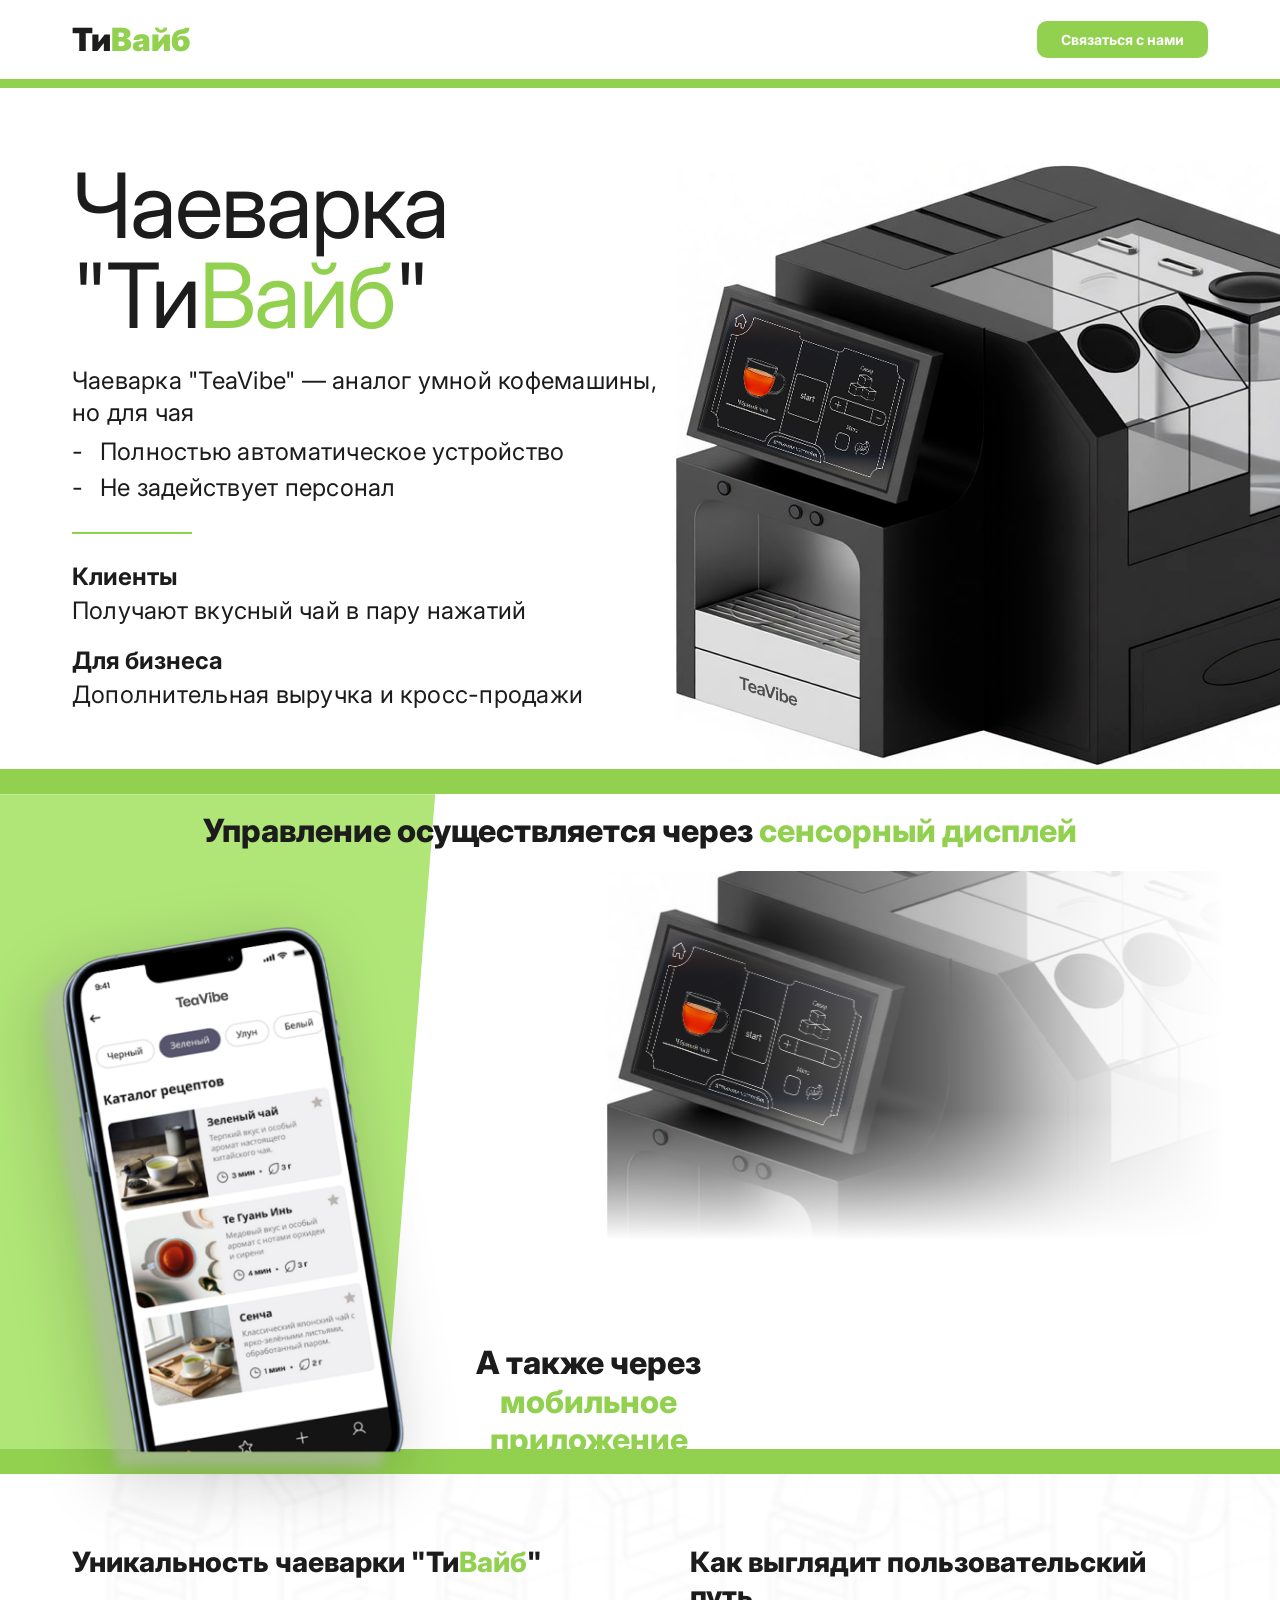
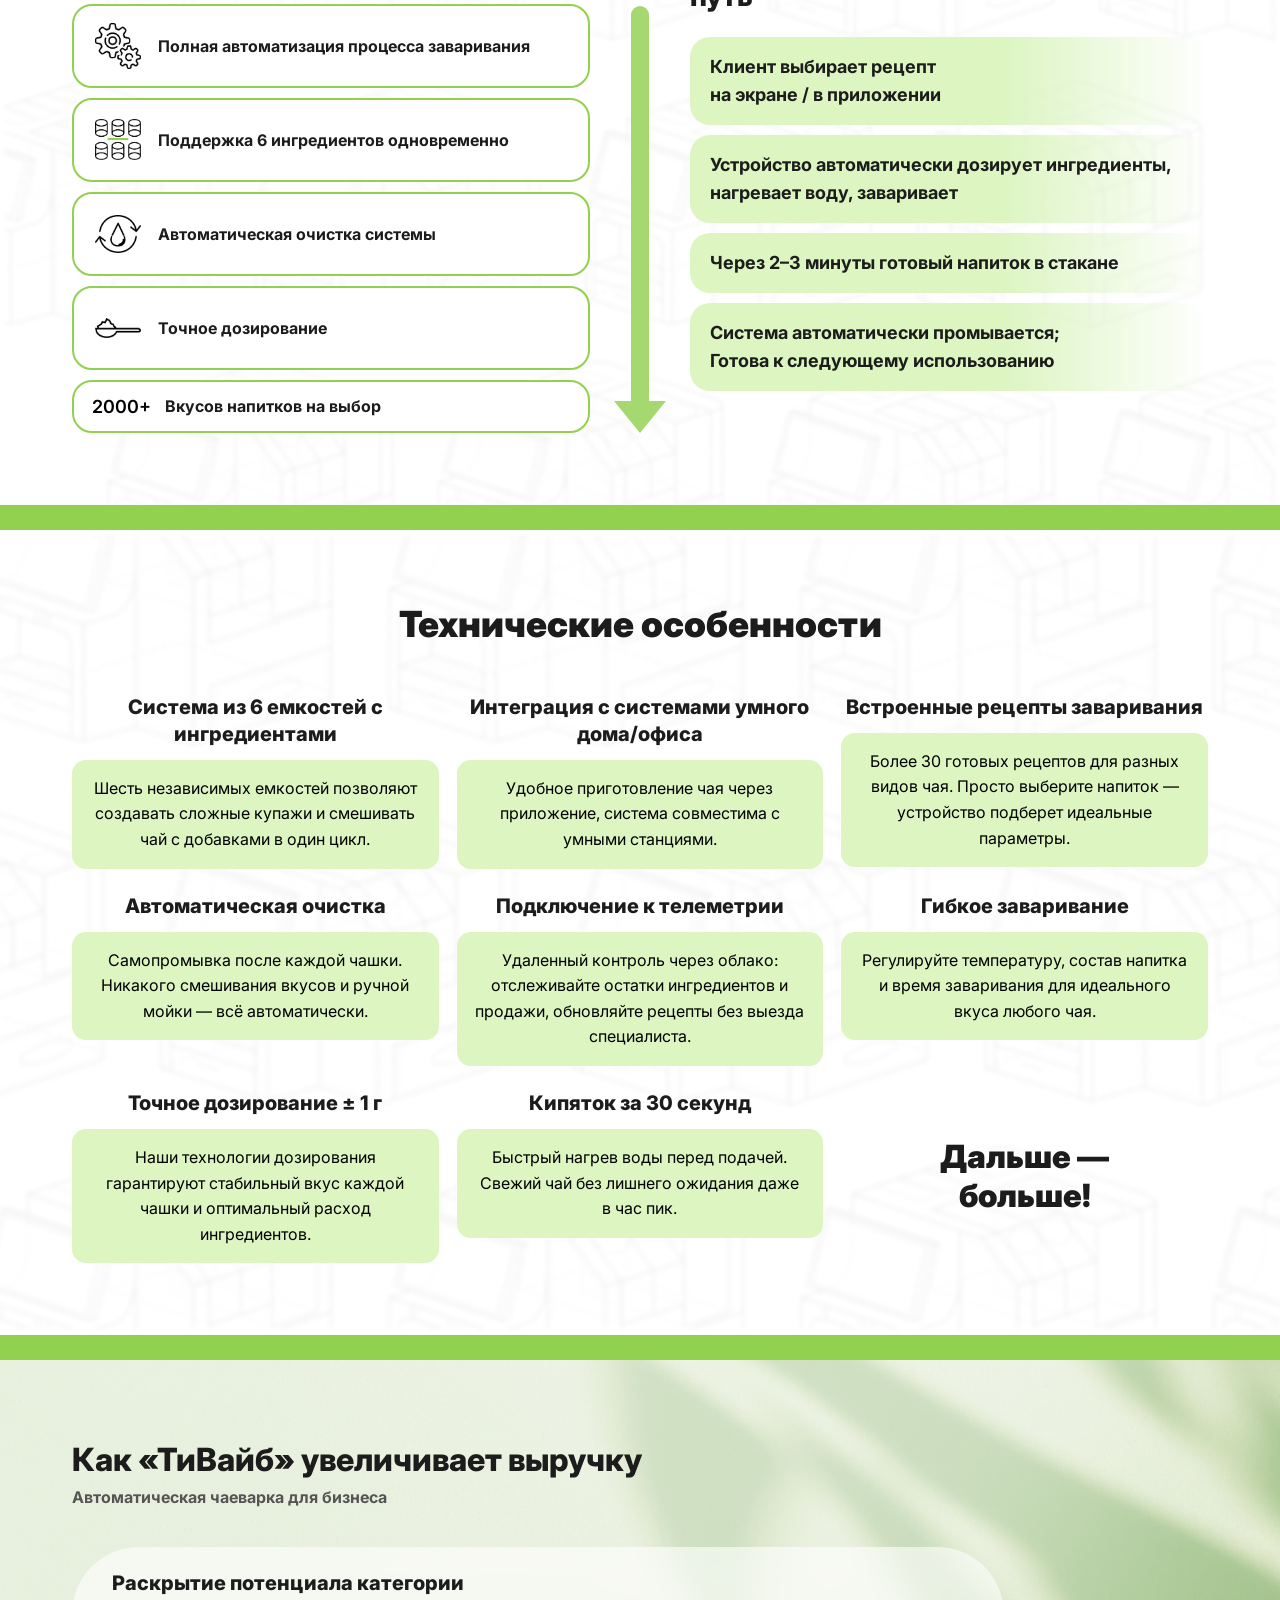
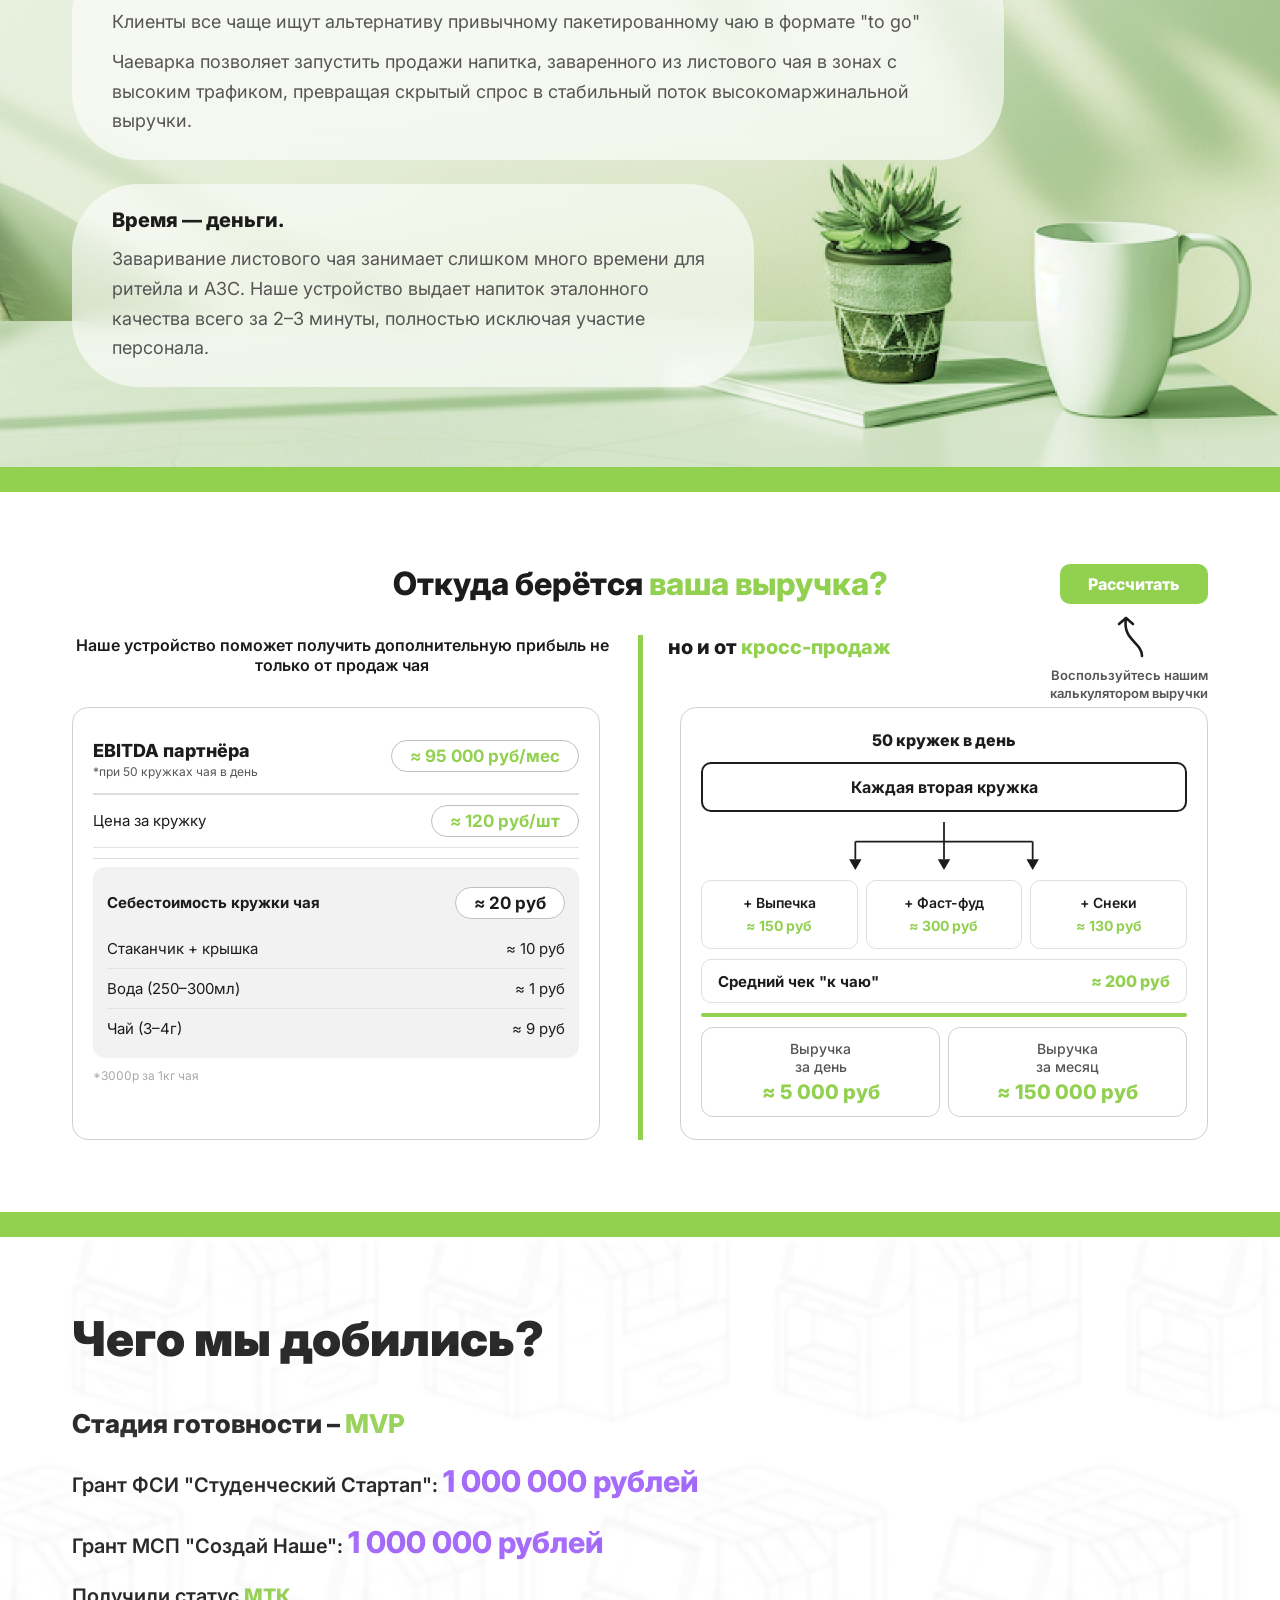
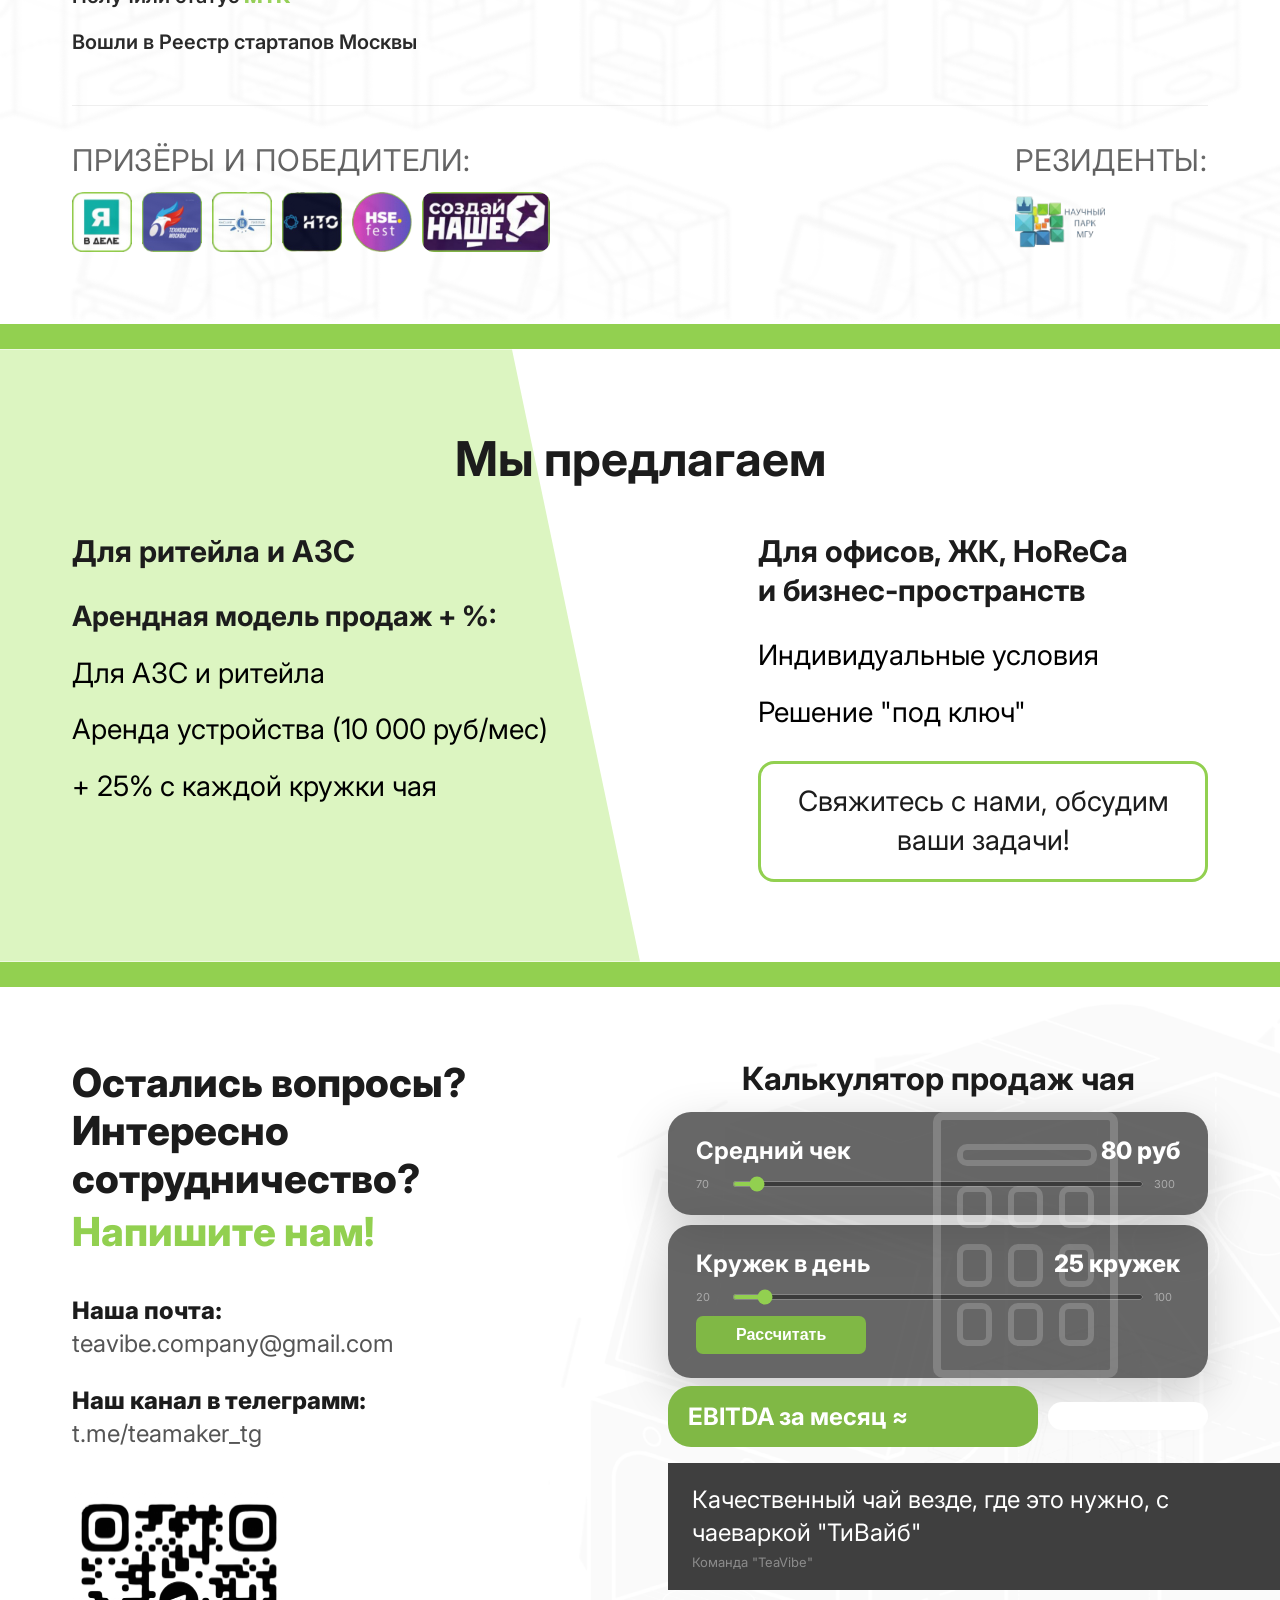
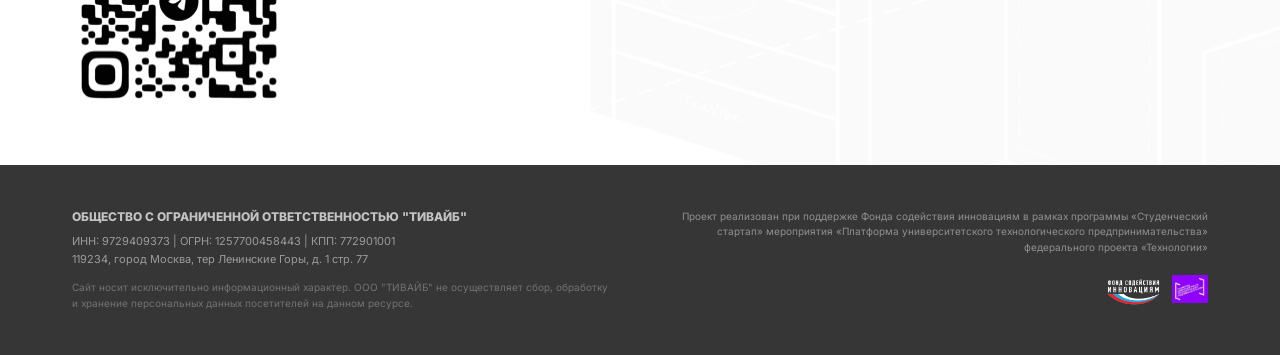
==== frontend/index.html @ 390bf0f0 "change html" ====
<!DOCTYPE html>
<html lang="ru">
<head>
    <meta charset="UTF-8">
    <meta name="viewport" content="width=device-width, initial-scale=1.0">
    <title>ТиВайб — Умная чаеварка для бизнеса</title>
    <link href="https://fonts.googleapis.com/css2?family=Inter:wght@400;500;600;700;800;900&display=swap" rel="stylesheet">
    <link rel="stylesheet" href="style.css?v=3">
</head>
<body>

<!-- HEADER -->
<header>
    <div class="container header-flex">
        <div class="logo">Ти<span>Вайб</span></div>
        <a href="#contacts" class="btn-contact">Связаться с нами</a>
    </div>
</header>

<!-- HERO -->
<section class="hero">
    <div class="hero-inner">
        <div class="hero-left">
            <h1>Чаеварка<br>"Ти<span class="accent-green">Вайб</span>"</h1>
            <p class="hero-desc">Чаеварка "TeaVibe" — аналог умной кофемашины, но для чая</p>
            <ul class="hero-list">
                <li>Полностью автоматическое устройство</li>
                <li>Не задействует персонал</li>
            </ul>
            <div class="hero-divider"></div>
            <div class="hero-cards">
                <div class="hero-card">
                    <p class="hero-card-title">Клиенты</p>
                    <p class="hero-card-text">Получают вкусный чай в пару нажатий</p>
                </div>
                <div class="hero-card">
                    <p class="hero-card-title">Для бизнеса</p>
                    <p class="hero-card-text">Дополнительная выручка и кросс-продажи</p>
                </div>
            </div>
        </div>
        <div class="hero-right">
            <img src="img/teavibe-machine.png" alt="TeaVibe machine" class="hero-machine">
        </div>
    </div>
</section>

<!-- CONTROL SECTION -->
<section class="control-section">
    <div class="control-green-bg"></div>
    <h2 class="control-title">
        Управление осуществляется через <span class="accent-green">сенсорный дисплей</span>
    </h2>
    <div class="control-media">
        <div class="control-phone-col">
            <img src="img/teavibe-app.png" alt="Мобильное приложение" class="control-phone-img">
        </div>
        <div class="control-display-col">
            <img src="img/display.png" alt="Сенсорный дисплей" class="control-display-img">
        </div>
    </div>
    <p class="control-app-label">А также через<br><span class="accent-green">мобильное приложение</span></p>
    <div class="control-display-gradient"></div>
</section>

<!-- FEATURES + PATH -->
<section id="features" class="features-path-section">
    <img src="img/features-bg.png" class="features-bg-img" aria-hidden="true">
    <div class="container features-path-grid">
        <div class="features-col">
            <h2>Уникальность чаеварки "Ти<span class="accent-green">Вайб</span>"</h2>
            <ul class="features-list">
                <li>
                    <span class="feat-icon"><img src="img/icon-automation.png" alt=""></span>
                    <span>Полная автоматизация процесса заваривания</span>
                </li>
                <li>
                    <span class="feat-icon"><img src="img/icon-6ingredients.png" alt=""></span>
                    <span>Поддержка 6 ингредиентов одновременно</span>
                </li>
                <li>
                    <span class="feat-icon"><img src="img/icon-cleaning.png" alt=""></span>
                    <span>Автоматическая очистка системы</span>
                </li>
                <li>
                    <span class="feat-icon"><img src="img/icon-dosing.png" alt=""></span>
                    <span>Точное дозирование</span>
                </li>
                <li>
                    <span class="feat-big-num">2000+</span>
                    <span>Вкусов напитков на выбор</span>
                </li>
            </ul>
        </div>
        <div class="path-center-arrow" aria-hidden="true">
            <span class="path-arrow-line"></span>
            <span class="path-arrow-head"></span>
        </div>
        <div class="path-col">
            <h2>Как выглядит пользовательский путь</h2>
            <div class="path-steps">
                <div class="path-step">Клиент выбирает рецепт<br>на экране / в приложении</div>
                <div class="path-step">Устройство автоматически дозирует ингредиенты, нагревает воду, заваривает</div>
                <div class="path-step">Через 2–3 минуты готовый напиток в стакане</div>
                <div class="path-step">Система автоматически промывается;<br>Готова к следующему использованию</div>
            </div>
        </div>
    </div>
</section>

<!-- ТЕХНИЧЕСКИЕ ОСОБЕННОСТИ -->
<section class="tech-features-section">
    <img src="img/features-bg.png" class="tech-bg-img" aria-hidden="true">
    <div class="container tech-features-inner">
        <h2 class="tech-features-title">Технические особенности</h2>
        <div class="tech-grid">
            <div class="tech-card">
                <p class="tech-card-title">Система из 6 емкостей с ингредиентами</p>
                <p class="tech-card-desc">Шесть независимых емкостей позволяют создавать сложные купажи и смешивать чай с добавками в один цикл.</p>
            </div>
            <div class="tech-card">
                <p class="tech-card-title">Интеграция с системами умного дома/офиса</p>
                <p class="tech-card-desc">Удобное приготовление чая через приложение, система совместима с умными станциями.</p>
            </div>
            <div class="tech-card">
                <p class="tech-card-title">Встроенные рецепты заваривания</p>
                <p class="tech-card-desc">Более 30 готовых рецептов для разных видов чая. Просто выберите напиток — устройство подберет идеальные параметры.</p>
            </div>
            <div class="tech-card">
                <p class="tech-card-title">Автоматическая очистка</p>
                <p class="tech-card-desc">Самопромывка после каждой чашки. Никакого смешивания вкусов и ручной мойки — всё автоматически.</p>
            </div>
            <div class="tech-card">
                <p class="tech-card-title">Подключение к телеметрии</p>
                <p class="tech-card-desc">Удаленный контроль через облако: отслеживайте остатки ингредиентов и продажи, обновляйте рецепты без выезда специалиста.</p>
            </div>
            <div class="tech-card">
                <p class="tech-card-title">Гибкое заваривание</p>
                <p class="tech-card-desc">Регулируйте температуру, состав напитка и время заваривания для идеального вкуса любого чая.</p>
            </div>
            <div class="tech-card">
                <p class="tech-card-title">Точное дозирование ± 1 г</p>
                <p class="tech-card-desc">Наши технологии дозирования гарантируют стабильный вкус каждой чашки и оптимальный расход ингредиентов.</p>
            </div>
            <div class="tech-card">
                <p class="tech-card-title">Кипяток за 30 секунд</p>
                <p class="tech-card-desc">Быстрый нагрев воды перед подачей. Свежий чай без лишнего ожидания даже в час пик.</p>
            </div>
            <p class="tech-more-text">Дальше —<br>больше!</p>
        </div>
    </div>
</section>

<!-- REVENUE -->
<section class="revenue-section">
    <div class="container">
        <h2>Как «ТиВайб» увеличивает выручку</h2>
        <p class="section-sub">Автоматическая чаеварка для бизнеса</p>
        <div class="revenue-grid">
            <div class="revenue-text">
                <div class="revenue-item">
                    <h3 class="revenue-item-title">Раскрытие потенциала категории</h3>
                    <p>Клиенты все чаще ищут альтернативу привычному пакетированному чаю в формате "to go"</p>
                    <p>Чаеварка позволяет запустить продажи напитка, заваренного из листового чая в зонах с высоким трафиком, превращая скрытый спрос в стабильный поток высокомаржинальной выручки.</p>
                </div>
                <div class="revenue-item">
                    <h3 class="revenue-item-title">Время — деньги.</h3>
                    <p>Заваривание листового чая занимает слишком много времени для ритейла и АЗС. Наше устройство выдает напиток эталонного качества всего за 2–3 минуты, полностью исключая участие персонала.</p>
                </div>
            </div>
        </div>
    </div>
</section>

<!-- PROFIT -->
<section class="profit-section">
    <div class="container">
        <div class="profit-header">
            <h2>Откуда берётся <span class="accent-green">ваша выручка?</span></h2>
            <div class="profit-calc-cta">
                <a href="#contacts" class="profit-calc-btn">Рассчитать</a>
                <svg class="profit-hint-arrow" width="34" height="46" viewBox="0 0 34 46" fill="none" xmlns="http://www.w3.org/2000/svg">
                    <path d="M30 44 C30 30 10 28 14 6" stroke="#1C1C1C" stroke-width="2.6" stroke-linecap="round"/>
                    <path d="M7 12 L14 6 L21 12" stroke="#1C1C1C" stroke-width="2.6" stroke-linecap="round" stroke-linejoin="round"/>
                </svg>
                <p class="profit-calc-hint">Воспользуйтесь нашим<br>калькулятором выручки</p>
            </div>
        </div>
        <div class="profit-content">
        <div class="profit-intro">
            <p class="profit-intro-left">Наше устройство поможет получить дополнительную прибыль не только от продаж чая</p>
            <p class="profit-intro-right">но и от <span class="accent-green">кросс-продаж</span></p>
        </div>
        <div class="profit-tables">
            <div class="profit-table">
                <div class="profit-row profit-row--header">
                    <div class="profit-row-title-block">
                        <span>EBITDA партнёра</span>
                        <small>*при 50 кружках чая в день</small>
                    </div>
                    <span class="green-val profit-val-badge">≈ 95 000 руб/мес</span>
                </div>
                <div class="profit-row">
                    <span>Цена за кружку</span>
                    <span class="green-val profit-val-badge">≈ 120 руб/шт</span>
                </div>
                <div class="profit-sep"></div>
                <div class="profit-cost-card">
                    <div class="profit-row profit-row--sub-header">
                        <span>Себестоимость кружки чая</span>
                        <span class="profit-val-badge">≈ 20 руб</span>
                    </div>
                    <div class="profit-row profit-row--cost">
                        <span>Стаканчик + крышка</span>
                        <span>≈ 10 руб</span>
                    </div>
                    <div class="profit-row profit-row--cost">
                        <span>Вода (250–300мл)</span>
                        <span>≈ 1 руб</span>
                    </div>
                    <div class="profit-row profit-row--cost">
                        <span>Чай (3–4г)</span>
                        <span>≈ 9 руб</span>
                    </div>
                </div>
                <p class="profit-footnote">*3000р за 1кг чая</p>
            </div>
            <div class="profit-table profit-table--cross">
                <p class="cross-header-label">50 кружек в день</p>
                <div class="cross-flow">
                    <div class="cross-box">Каждая вторая кружка</div>
                    <img src="img/cross-arrow.svg" class="cross-arrow-img" alt="">
                    <div class="cross-items">
                        <div class="cross-item">+ Выпечка<br><span class="green-val">≈ 150 руб</span></div>
                        <div class="cross-item">+ Фаст-фуд<br><span class="green-val">≈ 300 руб</span></div>
                        <div class="cross-item">+ Снеки<br><span class="green-val">≈ 130 руб</span></div>
                    </div>
                    <div class="cross-sum-row">
                        <span class="cross-sum-label">Средний чек "к чаю"</span>
                        <span class="green-val cross-sum-val">≈ 200 руб</span>
                    </div>
                    <div class="cross-hline"></div>
                    <div class="cross-results">
                        <div class="cross-result-col">
                            <p class="cross-result-label">Выручка<br>за день</p>
                            <p class="green-val">≈ 5 000 руб</p>
                        </div>
                        <div class="cross-result-col">
                            <p class="cross-result-label">Выручка<br>за месяц</p>
                            <p class="green-val">≈ 150 000 руб</p>
                        </div>
                    </div>
                </div>
            </div>
        </div>
        </div><!-- /profit-content -->
    </div>
</section>

<!-- ACHIEVEMENTS -->
<section class="achievements-section">
    <img src="img/features-bg.png" class="achieve-bg-img" aria-hidden="true">
    <div class="container">
        <h2 class="ach-title">Чего мы добились?</h2>
        <ul class="achievements-list">
            <li>
                <span class="ach-green-label">Стадия готовности – <span class="accent-green">MVP</span></span>
            </li>
            <li>Грант ФСИ "Студенческий Стартап": <span class="ach-amount">1 000 000 рублей</span></li>
            <li>Грант МСП "Создай Наше": <span class="ach-amount">1 000 000 рублей</span></li>
            <li>Получили статус <span class="accent-green" style="font-weight:800">МТК</span></li>
            <li>Вошли в Реестр стартапов Москвы</li>
        </ul>
        <div class="achievements-bottom">
            <div class="ach-bottom-group">
                <p class="ach-group-title">Призёры и победители:</p>
                <div class="ach-logos">
                    <img src="img/prize-1.png" alt="" class="ach-logo">
                    <img src="img/prize-2.png" alt="" class="ach-logo">
                    <img src="img/prize-3.png" alt="" class="ach-logo">
                    <img src="img/prize-4.png" alt="" class="ach-logo">
                    <img src="img/prize-5.png" alt="" class="ach-logo">
                    <img src="img/achievement-extra.png" alt="" class="ach-logo ach-logo--rounded">
                </div>
            </div>
            <div class="ach-bottom-group">
                <p class="ach-group-title">Резиденты:</p>
                <div class="ach-logos">
                    <img src="img/msu-sciencepark.png" alt="Научный парк МГУ" class="ach-logo ach-logo--bordered">
                </div>
            </div>
        </div>
    </div>
</section>

<!-- МЫ ПРЕДЛАГАЕМ -->
<section class="offers-section">
    <div class="container">
        <h2 class="offers-title">Мы предлагаем</h2>
        <div class="offers-grid">
            <div class="offers-col">
                <h3 class="offers-col-title">Для ритейла и АЗС</h3>
                <div class="offers-content">
                    <p class="offers-model-label">Арендная модель продаж + %:</p>
                    <p>Для АЗС и ритейла</p>
                    <p>Аренда устройства (10 000 руб/мес)</p>
                    <p>+ 25% с каждой кружки чая</p>
                </div>
            </div>
            <div class="offers-col">
                <h3 class="offers-col-title">Для офисов, ЖК, HoReCa<br>и бизнес-пространств</h3>
                <div class="offers-content">
                    <p>Индивидуальные условия</p>
                    <p>Решение "под ключ"</p>
                </div>
                <div class="offers-cta-box">
                    <p>Свяжитесь с нами, обсудим ваши задачи!</p>
                </div>
            </div>
        </div>
    </div>
</section>

<!-- CONTACTS -->
<section id="contacts" class="contacts-section">
    <div class="contacts-bg"></div>
    <div class="container contacts-inner">
        <div class="contacts-left">
            <p class="contacts-cta-text">Остались вопросы?<br>Интересно сотрудничество?</p>
            <p class="contacts-cta-action"><span class="accent-green">Напишите нам!</span></p>
            <div class="contacts-col">
                <p class="contacts-label">Наша почта:</p>
                <a href="mailto:teavibe.company@gmail.com" class="contacts-value">teavibe.company@gmail.com</a>
            </div>
            <div class="contacts-col">
                <p class="contacts-label">Наш канал в телеграмм:</p>
                <a href="https://t.me/teamaker_tg" class="contacts-value">t.me/teamaker_tg</a>
            </div>
            <div class="contacts-qr-wrap">
                <img src="img/qr-code.png" alt="QR-код" class="contacts-qr">
            </div>
        </div>
        <div class="contacts-right">
            <img src="img/machine.png" alt="" class="contacts-machine-img" aria-hidden="true">
            <p class="calc-heading">Калькулятор продаж чая</p>
            <div class="calc-cards">
                <div class="calc-deco" aria-hidden="true">
                    <div class="calc-deco-bar"></div>
                    <div class="calc-deco-grid">
                        <div></div><div></div><div></div>
                        <div></div><div></div><div></div>
                        <div></div><div></div><div></div>
                    </div>
                </div>
                <div class="calculator">
                    <div class="calc-label-row">
                        <label class="calc-label">Средний чек</label>
                        <span class="calc-current-val"><span id="price-val">80</span> руб</span>
                    </div>
                    <div class="calc-slider-wrap">
                        <span class="calc-bound">70</span>
                        <input type="range" id="price-slider" min="70" max="300" value="80" class="calc-slider">
                        <span class="calc-bound">300</span>
                    </div>
                </div>
                <div class="calculator">
                    <div class="calc-label-row">
                        <label class="calc-label">Кружек в день</label>
                        <span class="calc-current-val"><span id="cups-val">25</span> кружек</span>
                    </div>
                    <div class="calc-slider-wrap">
                        <span class="calc-bound">20</span>
                        <input type="range" id="cups-slider" min="20" max="100" value="25" class="calc-slider">
                        <span class="calc-bound">100</span>
                    </div>
                    <button class="calc-btn" id="calc-btn">Рассчитать</button>
                </div>
            </div>
            <div class="calc-result-bar">
                <span class="calc-result-label">EBITDA за месяц ≈</span>
                <span class="calc-result-val" id="ebitda-val"></span>
            </div>
            <div class="contacts-quote-banner">
                <div class="contacts-quote-inner">
                    <p>Качественный чай везде, где это нужно, с чаеваркой "ТиВайб"</p>
                    <span>Команда "TeaVibe"</span>
                </div>
            </div>
        </div>
    </div>
</section>

<!-- FOOTER -->
<footer id="footer">
    <div class="container footer-wrap">
        <div class="footer-left">
            <p class="footer-company">ОБЩЕСТВО С ОГРАНИЧЕННОЙ ОТВЕТСТВЕННОСТЬЮ "ТИВАЙБ"</p>
            <p class="footer-detail">ИНН: 9729409373 | ОГРН: 1257700458443 | КПП: 772901001</p>
            <p class="footer-detail">119234, город Москва, тер Ленинские Горы, д. 1 стр. 77</p>
            <p class="footer-disclaimer">Сайт носит исключительно информационный характер. ООО "ТИВАЙБ" не осуществляет сбор, обработку и хранение персональных данных посетителей на данном ресурсе.</p>
        </div>
        <div class="footer-right">
            <p class="footer-legal">Проект реализован при поддержке Фонда содействия инновациям в рамках программы «Студенческий стартап» мероприятия «Платформа университетского технологического предпринимательства» федерального проекта «Технологии»</p>
            <div class="footer-logos">
                <img src="img/fond-logo.png" alt="Фонд содействия" class="footer-logo-img">
                <img src="img/image.png" alt="Платформа" class="footer-logo-img footer-logo-img--small">
            </div>
        </div>
    </div>
</footer>

<script>
    const priceSlider = document.getElementById('price-slider');
    const cupsSlider  = document.getElementById('cups-slider');
    const priceVal    = document.getElementById('price-val');
    const cupsVal     = document.getElementById('cups-val');
    const ebitdaVal   = document.getElementById('ebitda-val');
    const calcBtn     = document.getElementById('calc-btn');

    priceSlider.addEventListener('input', () => {
        priceVal.textContent = priceSlider.value;
    });
    cupsSlider.addEventListener('input', () => {
        cupsVal.textContent = cupsSlider.value;
    });

    calcBtn.addEventListener('click', () => {
        const price  = parseInt(priceSlider.value);
        const cups   = parseInt(cupsSlider.value);
        const result = Math.max(0, Math.round(((price - 20) * cups * 30) * 0.75 - 10000));
        ebitdaVal.textContent = result.toLocaleString('ru-RU') + ' руб';
    });
</script>
</body>
</html>
---- frontend/style.css ----
@import url('https://fonts.googleapis.com/css2?family=Inter:wght@400;500;600;700;800;900&display=swap');

html { scroll-behavior: smooth; }

:root {
    --green:       #92d050;
    --green-dark:  #80b845;
    --green-light: #dcf5c1;
    --green-deco:  #e1ffc0;
    --green-mid:   #b0e577;
    --dark:        #1C1C1C;
    --footer-bg:   #363636;
    --banner-bg:   #3f3f3f;
    --calc-bg:     #353535;
    --white:       #ffffff;
    --gray-bg:     #F2F2F2;
    --text:        #1C1C1C;
    --text-muted:  #555;
    --purple:      #a062fa;
}

*, *::before, *::after { box-sizing: border-box; margin: 0; padding: 0; }
body { font-family: 'Inter', sans-serif; color: var(--text); background: var(--white); }
.container { max-width: 1200px; margin: 0 auto; padding: 0 32px; }
.accent-green { color: var(--green); }
.green-val { color: var(--green); font-weight: 700; }

/* =============================================
   HEADER
============================================= */
header {
    background: var(--white);
    padding: 20px 0;
    position: sticky; top: 0; z-index: 200;
    border-bottom: 9px solid var(--green);
}
.header-flex { display: flex; align-items: center; gap: 24px; }

.logo { font-size: 32px; font-weight: 900; color: var(--dark); margin-right: auto; flex-shrink: 0; }
.logo span { color: var(--green); }

.nav-links { display: flex; list-style: none; gap: 36px; }
.nav-links a { color: var(--dark); text-decoration: none; font-size: 15px; font-weight: 700; transition: color .2s; }
.nav-links a:hover { color: var(--green); }

.btn-contact {
    background: var(--green); color: var(--white); text-decoration: none;
    font-size: 14px; font-weight: 700; padding: 10px 24px;
    border-radius: 10px; flex-shrink: 0; transition: filter .2s;
}
.btn-contact:hover { filter: brightness(1.1); }

/* =============================================
   HERO
============================================= */
.hero { background: var(--white); overflow: hidden; }
.hero-inner {
    display: grid; grid-template-columns: 1fr 1fr;
    min-height: 680px; align-items: start; gap: 0;
    /* левый отступ выравнивается с контейнером 1200px, правый — 0 */
    padding: 73px 0 0 clamp(32px, calc((100vw - 1200px) / 2 + 32px), 700px);
}
.hero-left h1 {
    font-size: 90px; font-weight: 400; line-height: 1.0;
    margin-bottom: 24px; letter-spacing: -2px;
}
.hero-desc { font-size: 24px; color: var(--text); line-height: 1.32; letter-spacing: 0.01em; margin-bottom: 8px; }
.hero-list { list-style: none; margin-bottom: 28px; }
.hero-list li {
    font-size: 24px; color: var(--text);
    padding-left: 28px; position: relative; margin-bottom: 4px;
    line-height: 1.32; letter-spacing: 0.01em;
}
.hero-list li::before { content: '-'; position: absolute; left: 0; }
.hero-divider { width: 120px; height: 2px; background: var(--green); margin: 28px 0; }
.hero-cards { display: flex; flex-direction: column; gap: 20px; }
.hero-card-title { font-size: 24px; font-weight: 700; color: var(--dark); margin-bottom: 4px; }
.hero-card-text { font-size: 24px; color: var(--text); line-height: 1.32; letter-spacing: 0.01em; font-weight: 400; }
.hero-card { padding: 0; background: none; border: none; box-shadow: none; }
.hero-right {
    display: flex; align-items: flex-end; justify-content: flex-end;
    align-self: stretch;
}
.hero-machine {
    width: 100%; max-width: none;
    object-fit: contain; object-position: right bottom;
    display: block;
}

/* =============================================
   CONTROL SECTION
============================================= */
/* Все позиции точно по Figma (2x→1x, пропорц. к высоте 680px):
   title:   top=18px, full-width centered
   phone:   left=6.6%, bottom=0, w=28.4%, h=554px
   display: left=47.4%, top=77px, w=52.7%
   label:   left=33%, top=420px, w=26%
   gradient:left=46.7%, top=189px, w=53.3%, h=366px */

.control-section {
    position: relative;
    height: 680px;
    overflow: visible;
    background: var(--white);
    border-top: 25px solid var(--green);
}

.control-green-bg {
    position: absolute;
    left: 0; top: 0; bottom: 0;
    width: 34%;
    background: var(--green-mid);
    clip-path: polygon(0 0, 100% 0, 88% 100%, 0 100%);
    z-index: 0;
}

.control-title {
    position: absolute;
    left: 0; right: 0;
    top: 18px;
    font-size: 32px; font-weight: 800;
    line-height: 1.2; color: var(--dark);
    text-align: center;
    z-index: 1;
    white-space: nowrap;
}

.control-media { position: absolute; inset: 0; z-index: 1; }

.control-phone-col {
    position: absolute;
    left: 0; bottom: -30px;
    width: 34%;
    display: flex;
    align-items: flex-end;
    justify-content: center;
    z-index: 0;
}
.control-phone-img {
    display: block;
    width: auto;
    height: 554px;
    max-width: 100%;
    object-fit: contain;
    object-position: bottom center;
    filter: drop-shadow(-8px 16px 32px rgba(0,0,0,.2));
}

.control-display-col {
    position: absolute;
    left: 47.4%;
    top: 77px;
    right: 0;
}
.control-display-img {
    width: 100%;
    object-fit: cover;
    object-position: left center;
    display: block;
    -webkit-mask-image: linear-gradient(to bottom, black 0%, black 65%, rgba(0,0,0,0.6) 82%, transparent 100%);
    mask-image: linear-gradient(to bottom, black 0%, black 65%, rgba(0,0,0,0.6) 82%, transparent 100%);
}

.control-app-label {
    position: absolute;
    left: 33%;
    top: 550px;
    width: 26%;
    z-index: 3;
    font-size: 32px; font-weight: 800;
    line-height: 1.2; color: var(--dark);
    text-align: center;
    pointer-events: none;
}

.control-display-gradient {
    position: absolute;
    left: 46.7%;
    top: 77px;
    right: 0;
    bottom: 0;
    background: linear-gradient(to right,
        rgba(255,255,255,0) 0%,
        rgba(255,255,255,0) 20%,
        rgba(255,255,255,0.4) 50%,
        rgba(255,255,255,0.85) 75%,
        #ffffff 92%
    );
    z-index: 2;
    pointer-events: none;
}

/* =============================================
   FEATURES + PATH
============================================= */
.features-path-section {
    background: #ffffff;
    padding: 72px 0;
    border-top: 25px solid var(--green);
    position: relative;
    overflow: hidden;
}
.features-bg-img {
    position: absolute;
    inset: 0;
    width: 100%;
    height: 100%;
    object-fit: cover;
    object-position: center;
    z-index: 0;
    pointer-events: none;
    opacity: 1;
}
.features-path-grid {
    display: grid;
    grid-template-columns: 1fr 44px 1fr;
    gap: 28px;
    align-items: start;
    position: relative;
    z-index: 1;
}

.features-col h2, .path-col h2 { font-size: 28px; font-weight: 800; margin-bottom: 24px; line-height: 1.2; }

.features-list { list-style: none; display: flex; flex-direction: column; gap: 10px; }
.features-list li {
    display: flex; align-items: center; gap: 14px;
    background: var(--white);
    border: 2px solid var(--green);
    border-radius: 20px; padding: 14px 18px;
    font-size: 16px; font-weight: 700;
}
.feat-icon {
    width: 52px; height: 52px;
    background: none;
    border-radius: 0;
    display: flex; align-items: center; justify-content: center;
    flex-shrink: 0;
}
.feat-icon img { width: 46px; height: 46px; object-fit: contain; }
.feat-big-num {
    font-size: 18px;       /* Размер шрифта из Figma (на скриншоте видно Semi Bold 36) */
    font-weight: 600;       /* Semi Bold */
    color: #000000;        /* Меняем жёлтый цвет на черный (или #1E1E1E / var(--dark), смотря какой там точный цвет) */
    
    /* Сбрасываем старые стили плашки: */
    background: none;      /* Убираем темный фон */
    padding: 0;            /* Убираем внутренние отступы */
    min-width: auto;       /* Отменяем фиксированную ширину */
    border-radius: 0;      /* Убираем скругление */
    
    /* Оставляем для выравнивания в flex-контейнере (если нужно): */
    flex-shrink: 0;
}

/* Single vertical green arrow between columns */
.path-center-arrow {
    display: flex;
    flex-direction: column;
    align-items: center;
    align-self: stretch;
    padding-top: 60px;
}
.path-arrow-line {
    flex: 1;
    width: 18px;
    background: #a6d870;
    border-radius: 9px 9px 0 0;
    min-height: 60px;
    display: block;
}
.path-arrow-head {
    display: block;
    width: 0;
    height: 0;
    border-left: 26px solid transparent;
    border-right: 26px solid transparent;
    border-top: 32px solid #a6d870;
}

.path-steps { display: flex; flex-direction: column; gap: 10px; }
.path-step {
    background: linear-gradient(to right, var(--green-light) 60%, rgba(239,251,226,0));
    border-radius: 20px; padding: 16px 20px;
    font-size: 18px; font-weight: 700; line-height: 1.55; color: var(--dark);
}

/* =============================================
   ТЕХНИЧЕСКИЕ ОСОБЕННОСТИ
============================================= */
.tech-features-section {
    position: relative;
    padding: 72px 0;
    overflow: hidden;
    border-top: 25px solid var(--green);
}
.tech-bg-img {
    position: absolute;
    inset: 0;
    width: 100%; height: 100%;
    object-fit: cover;
    object-position: center;
    z-index: 0;
    pointer-events: none;
    opacity: 1;
}
.tech-features-inner { position: relative; z-index: 1; }

.tech-features-title {
    font-size: 36px; font-weight: 900;
    text-align: center; margin-bottom: 48px; color: var(--dark);
}
.tech-grid {
    display: grid;
    grid-template-columns: repeat(3, 1fr);
    gap: 24px 18px;
    align-items: start;
}
.tech-card {
    background: transparent;
    border: none;
    border-radius: 0;
    padding: 0;
    display: flex; flex-direction: column; gap: 12px;
    align-items: center;
}
.tech-card-title {
    font-size: 20px; font-weight: 800; color: var(--dark); line-height: 1.35; margin: 0;
    text-align: center;
}
.tech-card-desc {
    background: #dcf5c1;
    border-radius: 14px;
    padding: 16px 18px;
    font-size: 16px; color: #000; line-height: 1.6; margin: 0;
    text-align: center; width: 100%;
}
.tech-more-text {
    align-self: center;
    justify-self: center;
    text-align: center;
    font-size: 32px; font-weight: 900; color: var(--dark); line-height: 1.2;
    margin: 0;
}

/* =============================================
   REVENUE
============================================= */
.revenue-section {
    background: url('img/tea-photo.png') no-repeat right center / cover;
    padding: 80px 0;
    border-top: 25px solid var(--green);
}
.revenue-section h2 { font-size: 32px; font-weight: 800; margin-bottom: 8px; }
.section-sub { font-size: 16px; font-weight: 700; color: var(--text-muted); margin-bottom: 40px; }
.revenue-grid { display: block; }
.revenue-text { display: flex; flex-direction: column; gap: 24px; width: 100%; }
.revenue-item {
    background: rgba(255, 255, 255, 0.6);
    backdrop-filter: blur(12px); -webkit-backdrop-filter: blur(12px);
    border-radius: 67px;
    padding: 24px 40px;
}
.revenue-item:nth-child(1) { max-width: 82%; }
.revenue-item:nth-child(2) { max-width: 60%; }
.revenue-item-title { font-size: 20px; font-weight: 800; margin-bottom: 12px; }
.revenue-item p { font-size: 18px; line-height: 1.65; color: var(--text-muted); margin-bottom: 10px; }
.revenue-item p:last-child { margin-bottom: 0; }

.revenue-photo {
    display: flex; align-items: flex-end; justify-content: center;
    position: relative;
}
.revenue-machine-img {
    width: 100%; max-width: 480px;
    object-fit: contain; object-position: bottom center;
    filter: drop-shadow(0 16px 40px rgba(0,0,0,.22));
    border-radius: 24px;
}

/* =============================================
   PROFIT
============================================= */
.profit-section { background: var(--white); padding: 72px 0; border-top: 25px solid var(--green); }
.profit-header {
    position: relative;
    margin-bottom: 32px;
}
.profit-section h2 { font-size: 32px; font-weight: 800; margin-bottom: 0; text-align: center; }
.profit-calc-cta { position: absolute; top: 0; right: 0; display: flex; flex-direction: column; align-items: flex-end; gap: 8px; }
.profit-calc-btn {
    background: var(--green); color: var(--white); text-decoration: none;
    font-size: 16px; font-weight: 800; padding: 10px 28px;
    border-radius: 10px; white-space: nowrap; transition: filter .2s;
}
.profit-calc-btn:hover { filter: brightness(1.1); }
.profit-hint-arrow { display: block; margin: 0 auto; }
.profit-calc-hint { font-size: 13px; font-weight: 600; text-align: right; line-height: 1.4; color: var(--text-muted); }
.profit-content {
    position: relative;
}
.profit-content::before {
    content: '';
    position: absolute;
    left: calc(50% - 2.5px);
    top: 0;
    bottom: 0;
    width: 5px;
    background: var(--green);
    pointer-events: none;
    z-index: 0;
}
.profit-intro { display: grid; grid-template-columns: 1fr 1fr; margin-bottom: 32px; position: relative; z-index: 1; }
.profit-intro-left {
    font-size: 16px; font-weight: 600;
    text-align: center; padding: 0 28px 0 0;
}
.profit-intro-right { font-size: 20px; font-weight: 800; padding: 0 0 0 28px; }

.profit-tables { display: grid; grid-template-columns: 1fr 1fr; gap: 80px; position: relative; z-index: 1; }
.profit-table {
    background: var(--white);
    border: 1.5px solid #d0d0d0;
    border-radius: 16px;
    padding: 22px 20px;
}
.profit-val-badge {
    display: inline-block;
    background: var(--white);
    border: 1.5px solid #c0c0c0;
    border-radius: 20px;
    padding: 5px 18px;
    font-size: 17px;
    font-weight: 700;
    white-space: nowrap;
    flex-shrink: 0;
}
.profit-cost-card {
    background: var(--gray-bg);
    border-radius: 12px;
    padding: 10px 14px;
    margin-top: 8px;
}
.profit-row {
    display: flex; justify-content: space-between; align-items: center;
    padding: 10px 0; border-bottom: 1px solid #e2e2e2; font-size: 15px;
}
.profit-row:last-child { border-bottom: none; }
.profit-row--header {
    font-weight: 800; font-size: 18px;
    border-bottom: 2px solid #ddd; padding-bottom: 14px; align-items: flex-start;
}
.profit-row-title-block { display: flex; flex-direction: column; gap: 3px; }
.profit-row-title-block small { font-size: 12px; font-weight: 400; color: var(--text-muted); }
.profit-row--sub-header { font-size: 15px; font-weight: 700; border-bottom: none; }
.profit-sep { height: 1px; background: #ddd; margin: 10px 0 4px; }
.profit-footnote { font-size: 12px; color: #aaa; margin-top: 10px; }

.profit-table--cross { display: flex; flex-direction: column; }
.cross-header-label { font-size: 16px; font-weight: 800; text-align: center; margin-bottom: 12px; }
.cross-flow { display: flex; flex-direction: column; align-items: center; gap: 10px; }
.cross-box {
    width: 100%; background: var(--white);
    border-radius: 10px; padding: 13px 18px;
    font-size: 16px; font-weight: 700; text-align: center;
    border: 2px solid var(--dark);
}
.cross-arrow-img { width: 100%; max-height: 48px; object-fit: contain; }
.cross-items { display: grid; grid-template-columns: 1fr 1fr 1fr; gap: 8px; width: 100%; }
.cross-item {
    background: var(--white); border-radius: 10px;
    padding: 12px 8px; font-size: 14px; font-weight: 600;
    text-align: center; border: 1px solid #e0e0e0; line-height: 1.4;
}
.cross-item .green-val { display: block; margin-top: 4px; font-size: 14px; }
.cross-sum-row {
    display: flex; justify-content: space-between; align-items: center;
    width: 100%; background: var(--white); border-radius: 10px;
    padding: 11px 16px; border: 1px solid #e0e0e0;
}
.cross-sum-label { font-size: 15px; font-weight: 700; }
.cross-sum-val { font-size: 16px; font-weight: 800; }
.cross-results { display: grid; grid-template-columns: 1fr 1fr; gap: 8px; width: 100%; }
.cross-result-col {
    text-align: center;
    background: var(--white);
    border: 1.5px solid #d0d0d0;
    border-radius: 12px;
    padding: 12px 8px;
}
.cross-result-label { font-size: 14px; color: var(--text-muted); font-weight: 500; margin-bottom: 4px; line-height: 1.3; }
.cross-result-col .green-val { font-size: 20px; font-weight: 800; }
.cross-hline { width: 100%; height: 4px; background: var(--green); border-radius: 2px; }

/* =============================================
   ACHIEVEMENTS
============================================= */
.achieve-bg-img {
    position: absolute;
    inset: 0;
    width: 100%;
    height: 100%;
    object-fit: cover;
    object-position: center;
    z-index: 0;
    pointer-events: none;
    opacity: 1;
}

.achievements-section {
    background: var(--white);
    padding: 72px 0;
    border-top: 25px solid var(--green);
    position: relative;
    overflow: hidden;
}

.ach-title { font-size: 48px; font-weight: 900; margin-bottom: 36px; }

.achievements-list { list-style: none; display: flex; flex-direction: column; gap: 16px; margin-bottom: 48px; }
.achievements-list li { font-size: 20px; font-weight: 600; line-height: 1.5; }
.ach-green-label { font-size: 26px; font-weight: 800; }
.ach-amount { font-size: 30px; font-weight: 800; color: var(--purple); }

/* Bottom prizes row */
.achievements-bottom {
    display: flex;
    justify-content: space-between;
    align-items: flex-start;
    gap: 40px;
    flex-wrap: wrap;
    border-top: 1px solid #eee;
    padding-top: 36px;
}
.ach-bottom-group { display: flex; flex-direction: column; gap: 14px; }
.ach-group-title {
    font-size: 30px; font-weight: 400; text-transform: uppercase;
    letter-spacing: .8px; color: var(--text-muted);
}
.ach-logos { display: flex; gap: 10px; flex-wrap: wrap; align-items: center; }
.ach-logo {
    height: 60px;       /* Высота у всех одинаковая — 60px */
    width: auto;        /* Ширина подстроится автоматически под пропорции картинки! */
    object-fit: contain; /* Картинка аккуратно впишется без искажений */
}

/* Убираем рамки и отступы, которые ломали МГУ */
.ach-logo--bordered {
    border: none;
    padding: 0;
    height: 60px;
    width: auto;
}
.ach-logo--rounded {
    border-radius: 12px;
}

/* =============================================
   МЫ ПРЕДЛАГАЕМ
============================================= */
.offers-section {
    padding: 80px 0;
    background: var(--white);
    position: relative;
    border-top: 25px solid var(--green);
    overflow: hidden;
}
.offers-section::before {
    content: '';
    position: absolute;
    inset: 0;
    background: var(--green-light);
    clip-path: polygon(0 0, 40% 0, 50% 100%, 0 100%);
    z-index: 0;
}
.offers-section > .container { position: relative; z-index: 1; }
.offers-title { font-size: 48px; font-weight: 700; margin-bottom: 44px; color: var(--dark); text-align: center; }
.offers-grid { display: grid; grid-template-columns: 1fr 1fr; gap: 56px; }
.offers-col:last-child { padding-left: 90px; }
.offers-col-title { font-size: 30px; font-weight: bold; margin-bottom: 20px; line-height: 1.3; }
.offers-content { display: flex; flex-direction: column; gap: 6px; }
.offers-content p { font-size: 28px; line-height: 1.8; color: black; }
.offers-model-label { font-weight: bold; color: var(--dark) !important; }
.offers-cta-box {
    margin-top: 24px;
    border: 3px solid var(--green); border-radius: 16px; padding: 18px 24px;
    background: var(--white);
}
.offers-cta-box p { font-size: 28px; font-weight: regular; text-align: center; line-height: 1.4; }

/* =============================================
   CONTACTS
============================================= */
.contacts-section {
    position: relative;
    padding: 72px 0 56px;
    overflow: hidden;
    border-top: 25px solid var(--green);
}
/* subtle background */
.contacts-bg {
    position: absolute;
    left: 39%; top: 0; right: 0; bottom: 0;
    background: url('img/machine.png') no-repeat left center / cover;
    opacity: 0.35;
    filter: invert(1);
    z-index: 0;
}
.contacts-inner {
    position: relative; z-index: 1;
    display: grid; grid-template-columns: 1fr 1fr; gap: 56px; align-items: start;
}

.contacts-right {
    position: relative;
}
.contacts-machine-img {
    position: absolute;
    right: -24px;
    bottom: 0;
    width: 80%;
    max-width: 340px;
    object-fit: contain;
    object-position: bottom right;
    opacity: 0.22;
    pointer-events: none;
    z-index: 0;
    filter: drop-shadow(0 8px 24px rgba(0,0,0,.12));
}
.contacts-right .calc-heading,
.contacts-right .calc-cards,
.contacts-right .calc-result-bar {
    position: relative;
    z-index: 1;
}

.contacts-cta-text { font-size: 40px; font-weight: 800; line-height: 1.2; margin-bottom: 4px; }
.contacts-cta-action { font-size: 40px; font-weight: 800; color: var(--green); margin-bottom: 40px; }
.contacts-col { margin-bottom: 28px; }
.contacts-label { font-size: 24px; font-weight: 800; margin-bottom: 4px; }
.contacts-value { font-size: 24px; color: var(--text-muted); text-decoration: none; display: block; transition: opacity .2s; }
.contacts-value:hover { opacity: .7; }

.contacts-qr-wrap {
    display: inline-block;
    margin-top: 16px;
}
.contacts-qr { width: 213px; height: 213px; display: block; }

/* Calculator */
.calc-heading { font-size: 32px; font-weight: 700; color: var(--dark); margin-bottom: 14px; text-align: center; }
.calc-cards { display: flex; flex-direction: column; gap: 10px; position: relative; }

.calc-deco {
    position: absolute;
    right: 90px; top: 0; bottom: 0;
    width: 185px;
    border: 8px solid rgba(255,255,255,0.18);
    border-radius: 10px;
    padding: 24px 16px;
    pointer-events: none;
    z-index: 2;
    display: flex;
    flex-direction: column;
    gap: 20px;
}
.calc-deco-bar {
    width: 140px; height: 22px;
    border: 6px solid rgba(255,255,255,0.18);
    border-radius: 10px;
    flex-shrink: 0;
}
.calc-deco-grid {
    display: grid;
    grid-template-columns: repeat(3, 1fr);
    gap: 16px;
    flex: 1;
}
.calc-deco-grid > div {
    border: 6px solid rgba(255,255,255,0.18);
    border-radius: 10px;
}
.calculator {
    background: rgba(53,53,53,0.75);
    border-radius: 23px; padding: 24px 28px;
    display: flex; flex-direction: column; gap: 12px;
    box-shadow: 0 16px 48px rgba(0,0,0,.18);
}
.calc-label-row { display: flex; justify-content: space-between; align-items: baseline; }
.calc-label { font-size: 24px; font-weight: 700; color: var(--white); }
.calc-current-val { font-size: 24px; font-weight: 800; color: var(--white); }
.calc-slider-wrap { display: flex; align-items: center; gap: 10px; }
.calc-bound { font-size: 11px; color: rgba(255,255,255,.45); min-width: 26px; }
.calc-slider {
    flex: 1; height: 6px; cursor: pointer;
    accent-color: var(--green); border-radius: 4px;
}
.calc-result-bar {
    display: flex; align-items: center; gap: 10px;
    margin-top: 8px;
}
.calc-result-label {
    font-size: 24px; font-weight: 700; color: var(--white);
    background: var(--green-dark); border-radius: 23px;
    padding: 16px 20px; flex: 1;
    display: flex; align-items: center;
}
.calc-result-val {
    font-size: 32px; font-weight: 700; color: var(--dark);
    background: var(--white); border-radius: 23px;
    padding: 14px 24px; min-width: 160px; text-align: center;
    display: flex; align-items: center; justify-content: center;
}
.calc-btn {
    background: var(--green-dark); color: var(--white); border: none;
    border-radius: 7px; padding: 10px 40px; font-size: 16px; font-weight: 800;
    cursor: pointer; width: auto; align-self: flex-start; transition: filter .2s;
}
.calc-btn:hover { filter: brightness(1.1); }

/* Quote banner */
.contacts-quote-banner {
    position: relative; z-index: 2;
    margin-top: 16px;
    margin-right: calc(-1 * (max(0px, (100vw - 1200px) / 2) + 32px));
    padding: 20px 24px;
    background: #3f3f3f;
}
.contacts-quote-inner {
    display: flex; flex-direction: column; gap: 4px;
}
.contacts-quote-banner p {
    font-size: 24px; font-style: normal; font-weight: 400; color: var(--white);
    text-align: left; line-height: 1.4;
}
.contacts-quote-banner span { font-size: 13px; color: rgba(255,255,255,.4); }

/* =============================================
   FOOTER
============================================= */
footer { background: var(--footer-bg); padding: 44px 0; }
.footer-wrap { display: grid; grid-template-columns: 1fr 1fr; gap: 48px; align-items: start; }
.footer-company { font-size: 12px; font-weight: 800; color: rgba(255,255,255,.7); margin-bottom: 8px; }
.footer-detail { font-size: 11px; color: rgba(255,255,255,.5); line-height: 1.7; }
.footer-disclaimer { font-size: 10px; color: rgba(255,255,255,.3); margin-top: 10px; line-height: 1.6; }
.footer-legal { font-size: 10px; color: rgba(255,255,255,.45); line-height: 1.55; text-align: right; margin-bottom: 16px; }
.footer-logos { display: flex; align-items: center; gap: 12px; justify-content: flex-end; flex-wrap: wrap; }
.footer-logo-img { height: 36px; object-fit: contain; }
.footer-logo-img--small { height: 28px; }

/* =============================================
   TABLET  ≤ 1024px
============================================= */
@media (max-width: 1024px) {
    .container { padding: 0 24px; }

    /* Hero */
    .hero-inner { padding: 48px 24px 0; gap: 16px; }
    .hero-left h1 { font-size: 60px; }
    .hero-desc, .hero-list li, .hero-card-text { font-size: 18px; }
    .hero-card-title { font-size: 18px; }

    /* Control */
    .control-section { height: auto; overflow: hidden; }
    .control-title { font-size: 22px; white-space: normal; top: 16px; left: 5%; right: 5%; }
    .control-media { position: relative; inset: auto; height: 400px; }
    .control-phone-col { width: 36%; bottom: -16px; }
    .control-phone-img { height: 340px; }
    .control-display-col { left: 38%; top: 48px; }
    .control-display-gradient { left: 38%; top: 48px; }
    .control-app-label { font-size: 22px; top: auto; bottom: 20px; left: 32%; width: 30%; }

    /* Features */
    .features-path-grid { grid-template-columns: 1fr; gap: 48px; }
    .path-center-arrow { display: none; }

    /* Tech */
    .tech-grid { grid-template-columns: repeat(2, 1fr); }
    .tech-features-title { font-size: 28px; }

    /* Revenue */
    .revenue-item:nth-child(1), .revenue-item:nth-child(2) { max-width: 100%; }

    /* Profit */
    .profit-content::before { display: none; }
    .profit-header { padding-right: 0; }
    .profit-calc-cta { position: static; align-items: flex-start; flex-direction: row; align-items: center; gap: 16px; margin-bottom: 24px; }
    .profit-hint-arrow { display: none; }
    .profit-calc-hint { text-align: left; }
    .profit-tables { grid-template-columns: 1fr; gap: 20px; }
    .profit-intro { grid-template-columns: 1fr; gap: 12px; }
    .profit-intro-left { border-right: none; border-bottom: 3px solid var(--green); padding: 0 0 12px; text-align: left; }
    .profit-intro-right { padding: 0; }

    /* Offers */
    .offers-section { background: var(--green-light); }
    .offers-section::before { display: none; }
    .offers-col:last-child { padding-left: 0; }
    .offers-grid { grid-template-columns: 1fr; gap: 32px; }
    .offers-title { font-size: 36px; }
    .offers-col-title { font-size: 24px; }
    .offers-content p { font-size: 20px; }
    .offers-cta-box p { font-size: 20px; }

    /* Achievements */
    .ach-title { font-size: 36px; }

    /* Contacts */
    .contacts-inner { grid-template-columns: 1fr; gap: 48px; }
    .contacts-cta-text, .contacts-cta-action { font-size: 32px; }
    .contacts-quote-banner { margin-right: -24px; }

    /* Footer */
    .footer-wrap { grid-template-columns: 1fr; gap: 32px; }
    .footer-legal { text-align: left; }
    .footer-logos { justify-content: flex-start; }
}

/* =============================================
   MOBILE  ≤ 768px
============================================= */
@media (max-width: 768px) {
    .container { padding: 0 20px; }

    /* Hero */
    .hero-inner { grid-template-columns: 1fr; padding: 36px 20px 40px; min-height: auto; }
    .hero-right { display: none; }
    .hero-left h1 { font-size: 44px; letter-spacing: -1px; }
    .hero-desc, .hero-list li, .hero-card-text { font-size: 16px; }
    .hero-card-title { font-size: 16px; }

    /* Control — switch to flow layout */
    .control-section { height: auto; padding-top: 20px; }
    .control-title {
        position: relative; top: auto; left: auto; right: auto;
        font-size: 18px; white-space: normal;
        padding: 0 20px; margin-bottom: 20px; text-align: center;
    }
    .control-green-bg { display: none; }
    .control-media { position: relative; height: 260px; }
    .control-phone-col { display: none; }
    .control-display-col { position: absolute; left: 0; right: 0; top: 0; }
    .control-display-gradient {
        position: absolute; left: 0; right: 0; top: 0; bottom: 0;
        background: linear-gradient(to bottom, transparent 50%, white 100%);
    }
    .control-app-label {
        position: relative; top: auto; left: auto; width: auto; transform: none;
        font-size: 20px; text-align: center; padding: 16px 20px 24px;
    }

    /* Features */
    .features-path-section { padding: 56px 0; }
    .features-col h2, .path-col h2 { font-size: 22px; }
    .features-list li { font-size: 14px; padding: 12px 14px; }
    .feat-icon { width: 40px; height: 40px; }
    .feat-icon img { width: 36px; height: 36px; }
    .path-step { font-size: 15px; padding: 14px 16px; }

    /* Tech */
    .tech-features-section { padding: 56px 0; }
    .tech-grid { grid-template-columns: 1fr; }
    .tech-features-title { font-size: 24px; margin-bottom: 28px; }
    .tech-card-title { font-size: 17px; }
    .tech-card-desc { font-size: 14px; padding: 12px 14px; }
    .tech-more-text { font-size: 26px; }

    /* Revenue */
    .revenue-section { padding: 56px 0; }
    .revenue-section h2 { font-size: 24px; }
    .revenue-item { padding: 20px 24px; border-radius: 28px; }
    .revenue-item-title { font-size: 17px; }
    .revenue-item p { font-size: 15px; }

    /* Profit */
    .profit-section { padding: 56px 0; }
    .profit-section h2 { font-size: 24px; text-align: left; }
    .cross-items { grid-template-columns: repeat(3, 1fr); }

    /* Achievements */
    .achievements-section { padding: 56px 0; }
    .ach-title { font-size: 30px; }
    .achievements-list li { font-size: 17px; }
    .ach-green-label { font-size: 20px; }
    .ach-amount { font-size: 22px; }
    .ach-group-title { font-size: 18px; }
    .achievements-bottom { flex-direction: column; gap: 28px; }
    .ach-logo { height: 44px; }
    .ach-logo--bordered { height: 52px; }

    /* Offers */
    .offers-section { padding: 56px 0; }
    .offers-title { font-size: 28px; }
    .offers-col-title { font-size: 20px; }
    .offers-content p { font-size: 18px; }
    .offers-cta-box p { font-size: 18px; }

    /* Contacts */
    .contacts-section { padding: 56px 0 40px; }
    .contacts-cta-text, .contacts-cta-action { font-size: 26px; }
    .contacts-label { font-size: 18px; }
    .contacts-value { font-size: 18px; }
    .contacts-qr { width: 150px; height: 150px; }
    .calc-heading { font-size: 24px; }
    .calc-label, .calc-current-val { font-size: 18px; }
    .calc-result-label { font-size: 18px; padding: 14px 16px; }
    .calc-result-val { font-size: 22px; min-width: 110px; padding: 12px 16px; }
    .contacts-quote-banner { margin-right: -20px; }
    .contacts-quote-banner p { font-size: 17px; }
}

/* =============================================
   SMALL MOBILE  ≤ 480px
============================================= */
@media (max-width: 480px) {
    .container { padding: 0 16px; }

    /* Hero */
    .hero-inner { padding: 28px 16px 32px; }
    .hero-left h1 { font-size: 32px; letter-spacing: -0.5px; }
    .hero-desc, .hero-list li, .hero-card-text { font-size: 14px; }
    .hero-card-title { font-size: 14px; }
    .hero-divider { margin: 18px 0; }

    /* Control */
    .control-media { height: 200px; }
    .control-title { font-size: 14px; padding: 0 16px; }
    .control-app-label { font-size: 16px; }

    /* Sections padding */
    .features-path-section,
    .tech-features-section,
    .revenue-section,
    .profit-section,
    .achievements-section,
    .offers-section { padding: 44px 0; }
    .contacts-section { padding: 44px 0 28px; }

    /* Revenue */
    .revenue-item { padding: 16px 18px; border-radius: 20px; }

    /* Profit */
    .profit-tables { gap: 12px; }
    .cross-items { grid-template-columns: 1fr 1fr; gap: 6px; }
    .profit-row { font-size: 13px; }

    /* Achievements */
    .ach-title { font-size: 24px; }
    .ach-group-title { font-size: 15px; }
    .ach-logo { height: 36px; }

    /* Offers */
    .offers-title { font-size: 24px; }
    .offers-col-title { font-size: 18px; }
    .offers-content p { font-size: 16px; }
    .offers-cta-box p { font-size: 16px; }

    /* Contacts */
    .contacts-cta-text, .contacts-cta-action { font-size: 20px; }
    .calc-result-bar { flex-direction: column; align-items: stretch; }
    .calc-result-label { text-align: center; justify-content: center; }
    .contacts-quote-banner { margin-right: -16px; }
    .contacts-quote-banner p { font-size: 14px; }
}
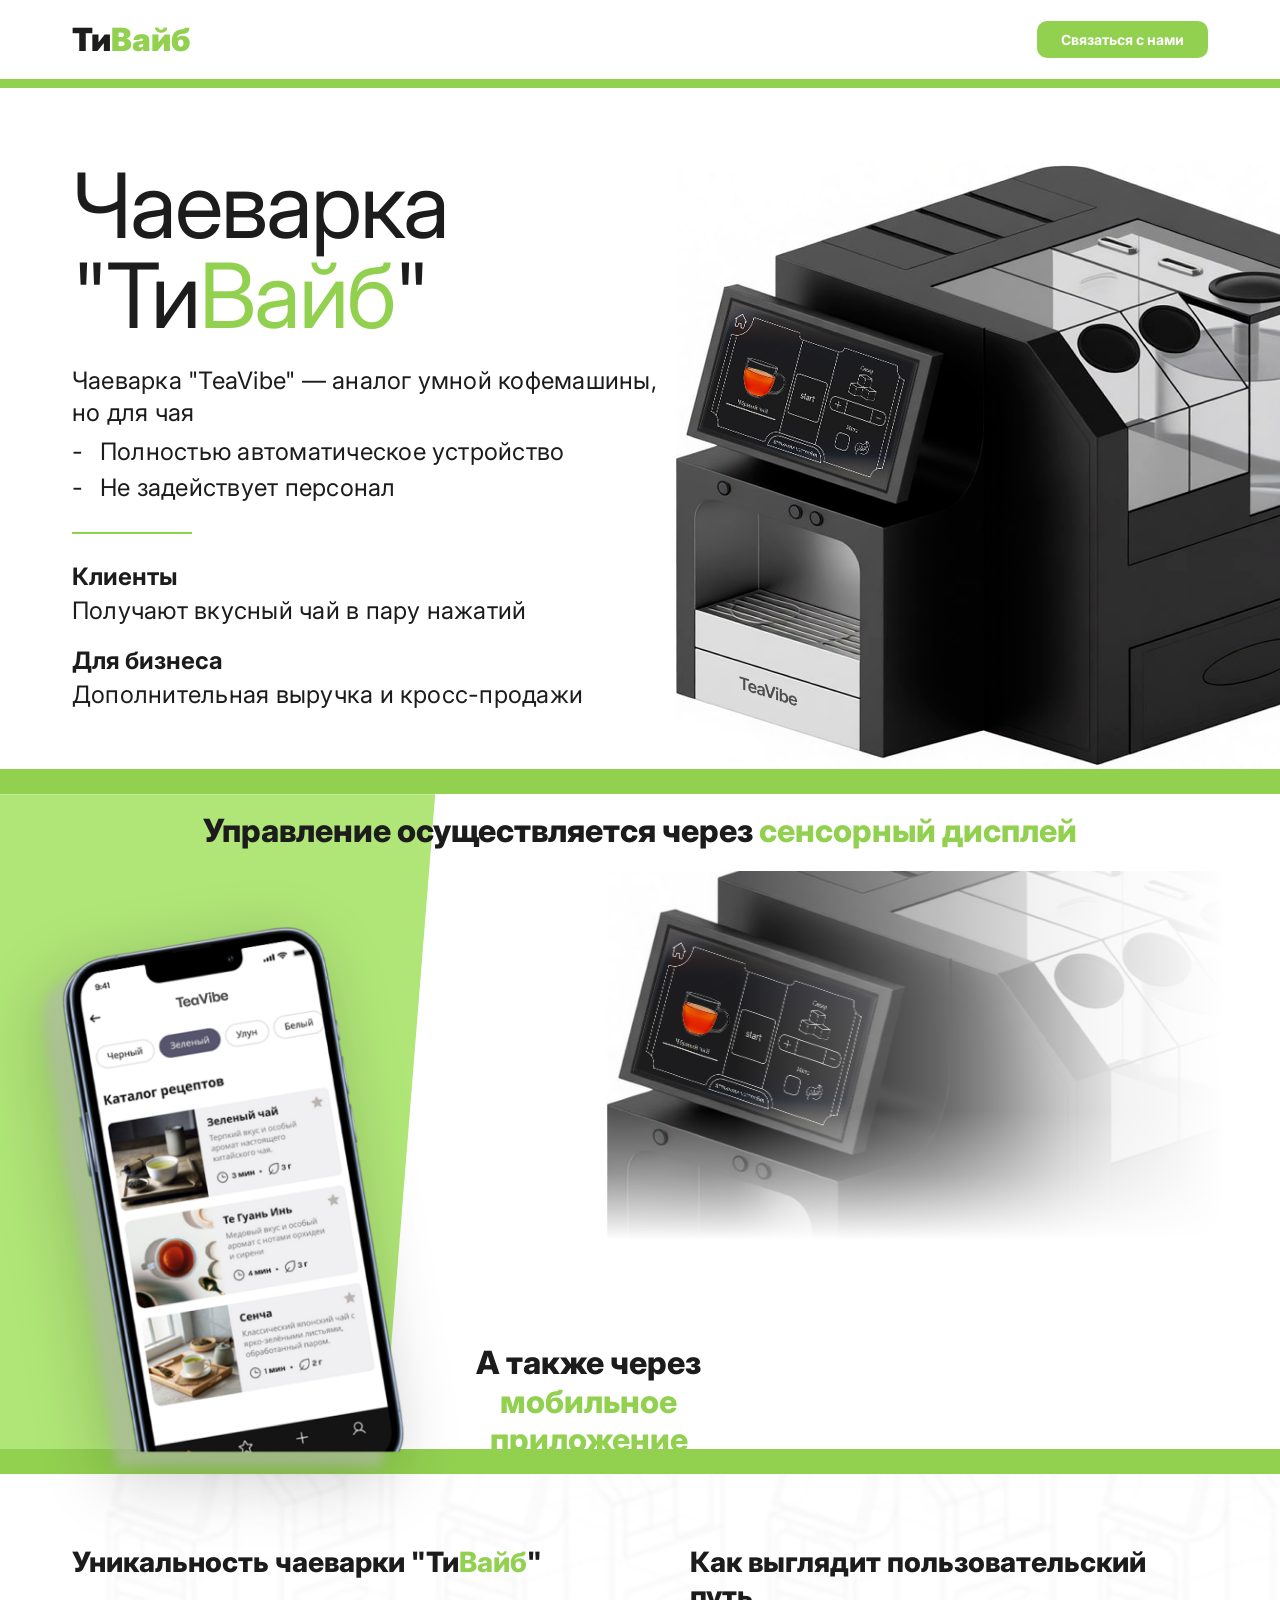
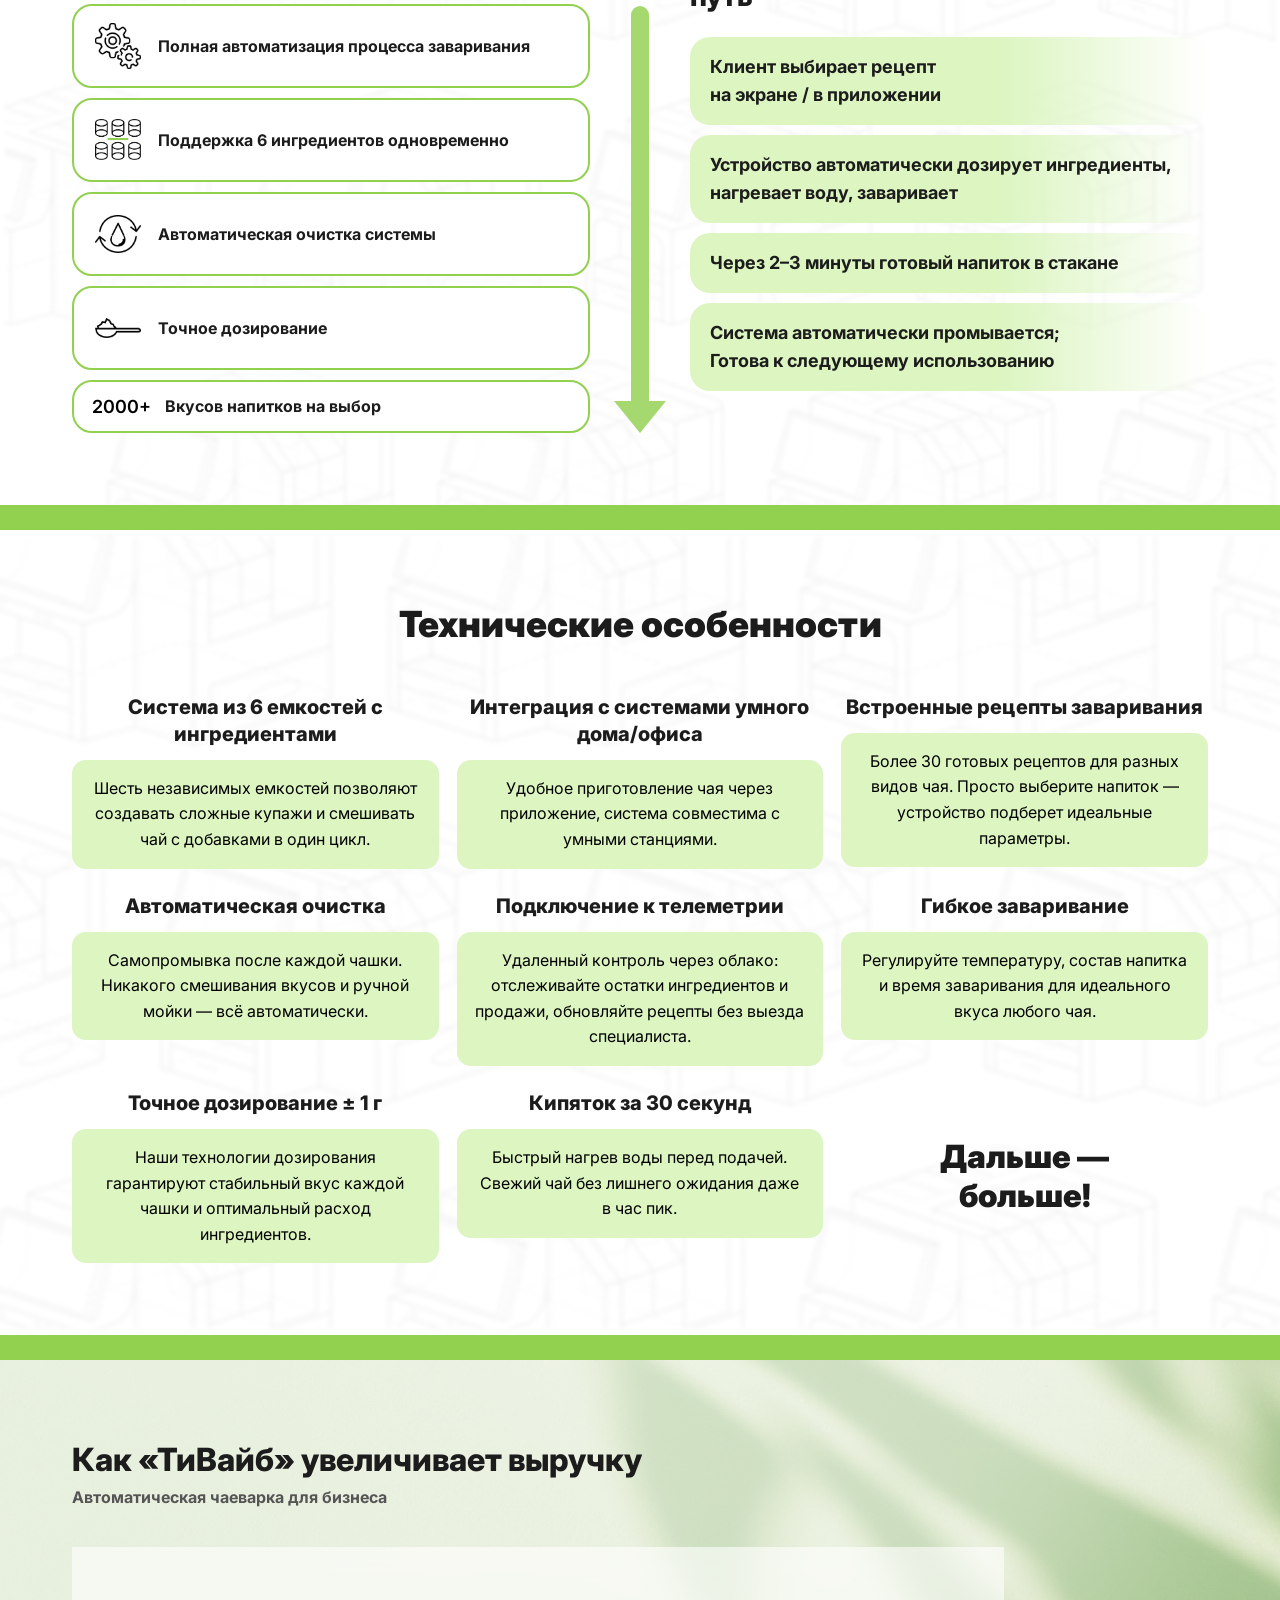
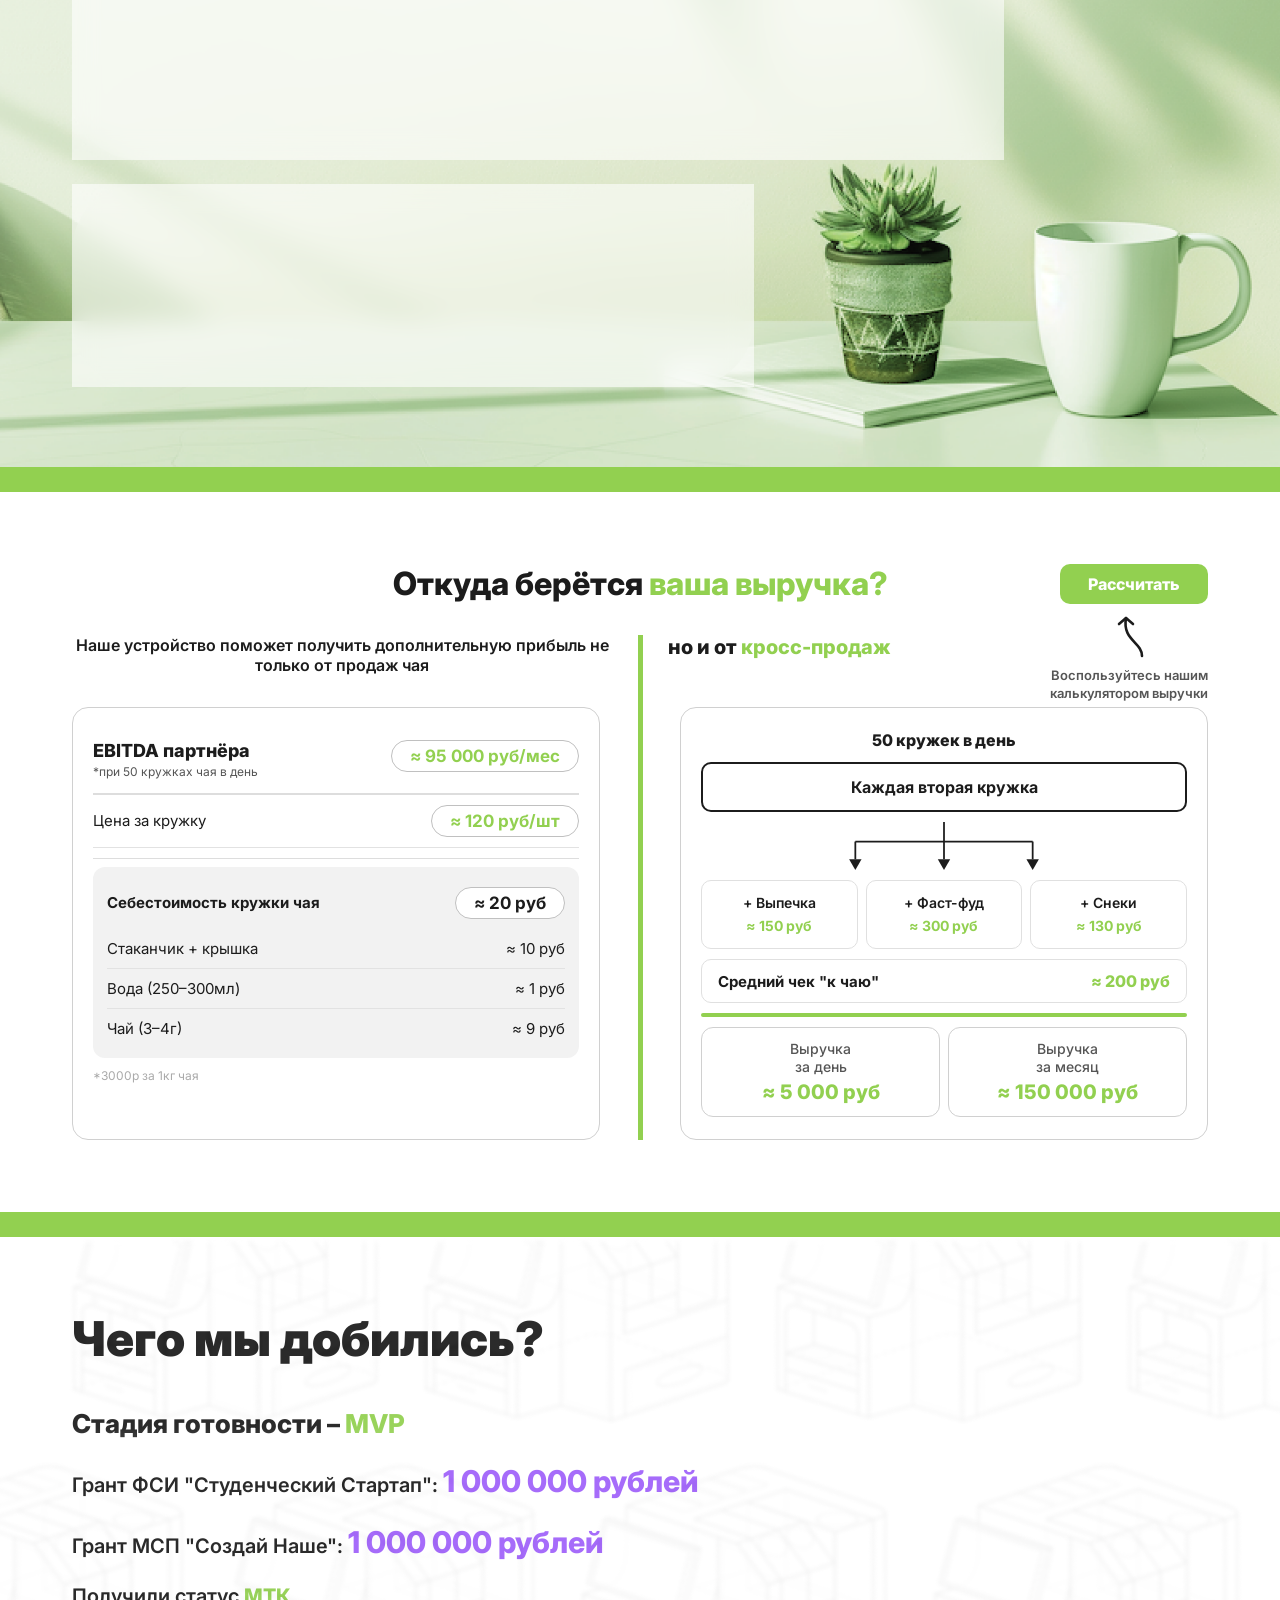
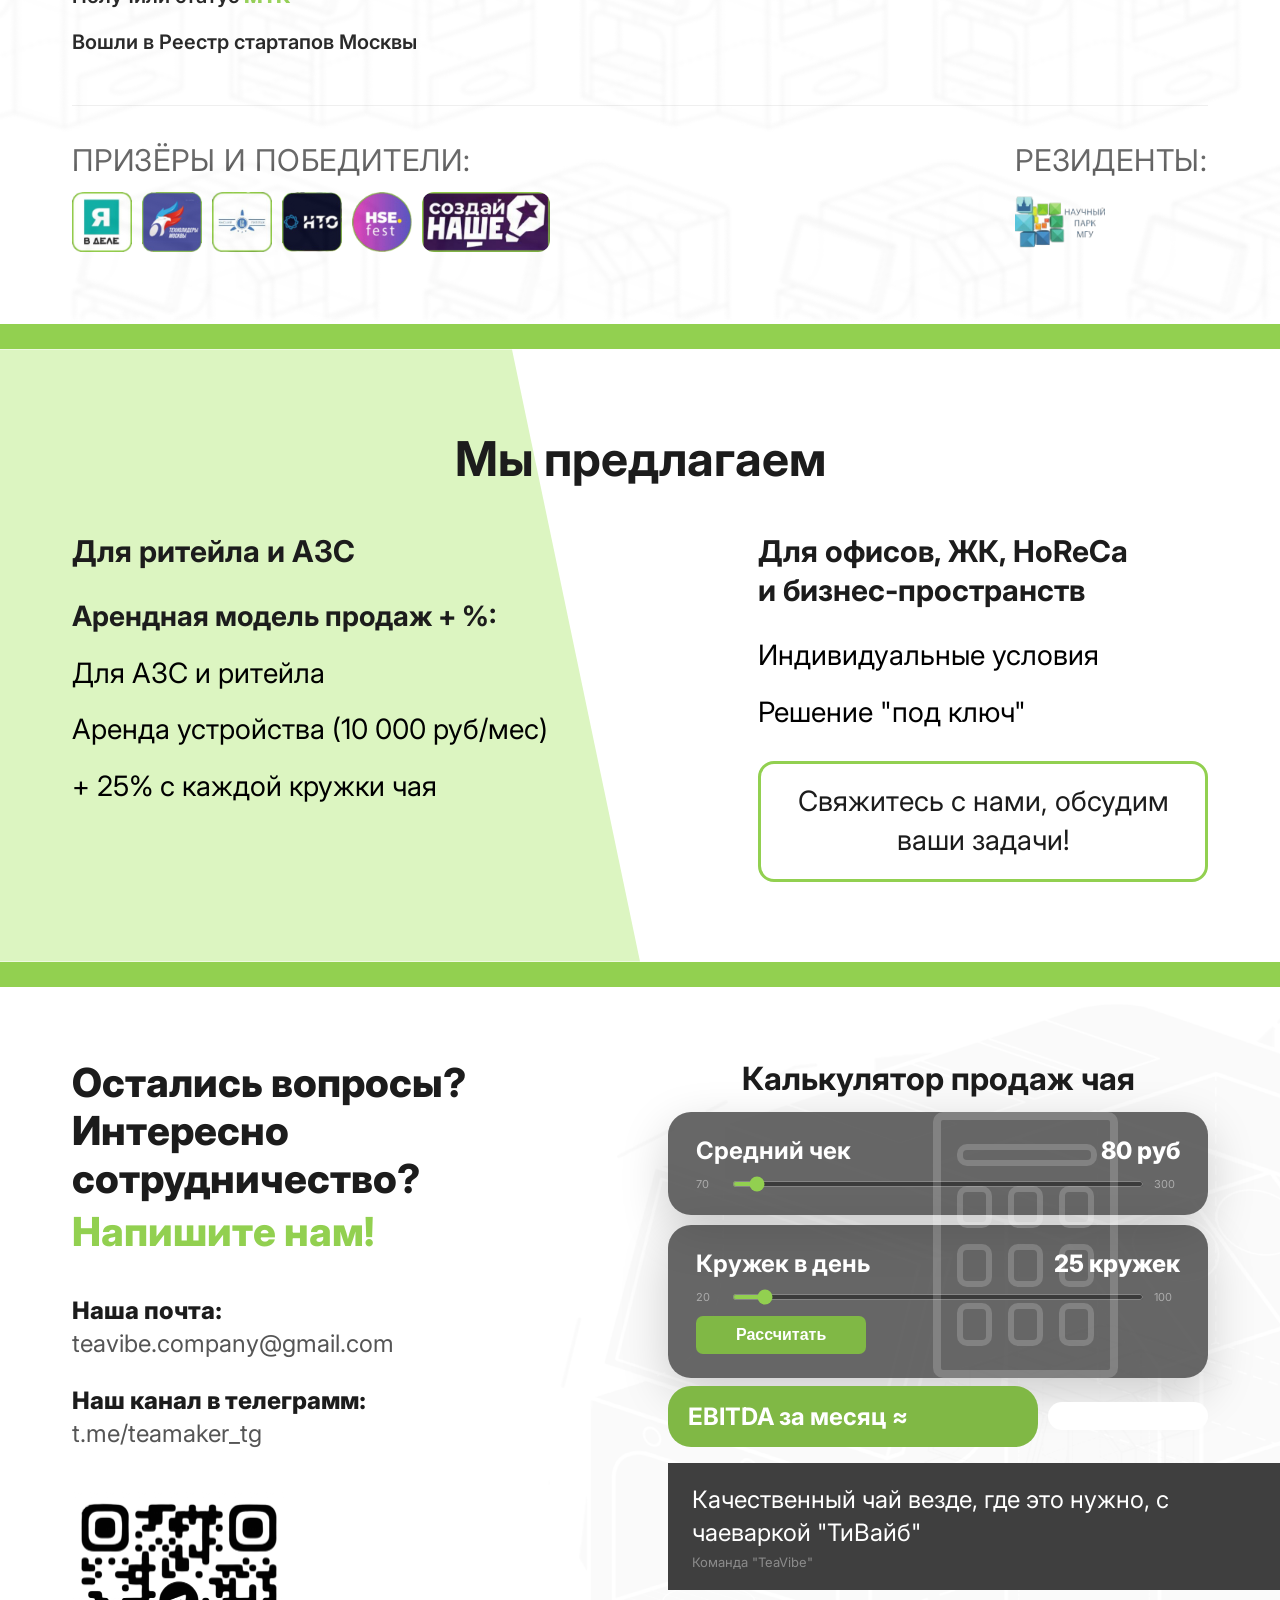
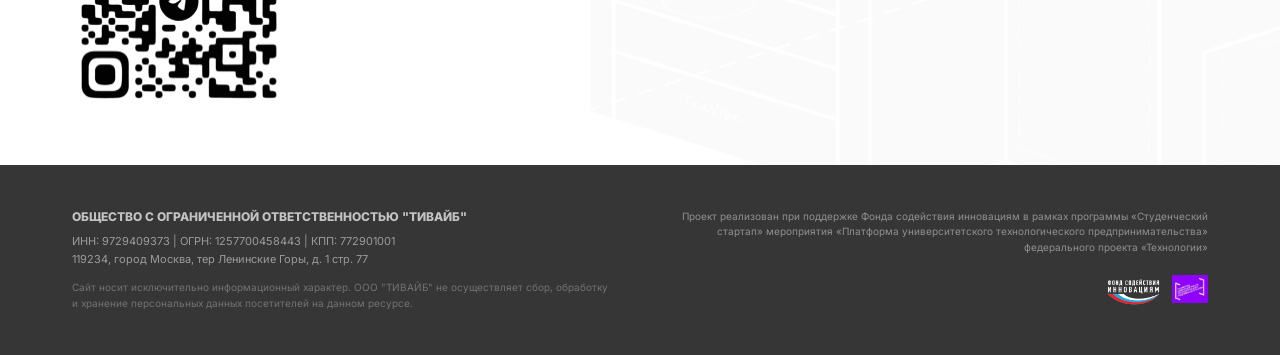
==== commit d17d33bc: "change fav icon" ====
--- a/frontend/index.html
+++ b/frontend/index.html
@@ -4,7 +4,9 @@
     <meta charset="UTF-8">
     <meta name="viewport" content="width=device-width, initial-scale=1.0">
     <title>ТиВайб — Умная чаеварка для бизнеса</title>
-    <link href="https://fonts.googleapis.com/css2?family=Inter:wght@400;500;600;700;800;900&display=swap" rel="stylesheet">
+    <link rel="icon" type="image/png" href="/img/logo.png">
+
+<link href="https://fonts.googleapis.com/css2?family=Inter:wght@400;500;600;700;800;900&display=swap" rel="stylesheet">
     <link rel="stylesheet" href="style.css?v=3">
 </head>
 <body>
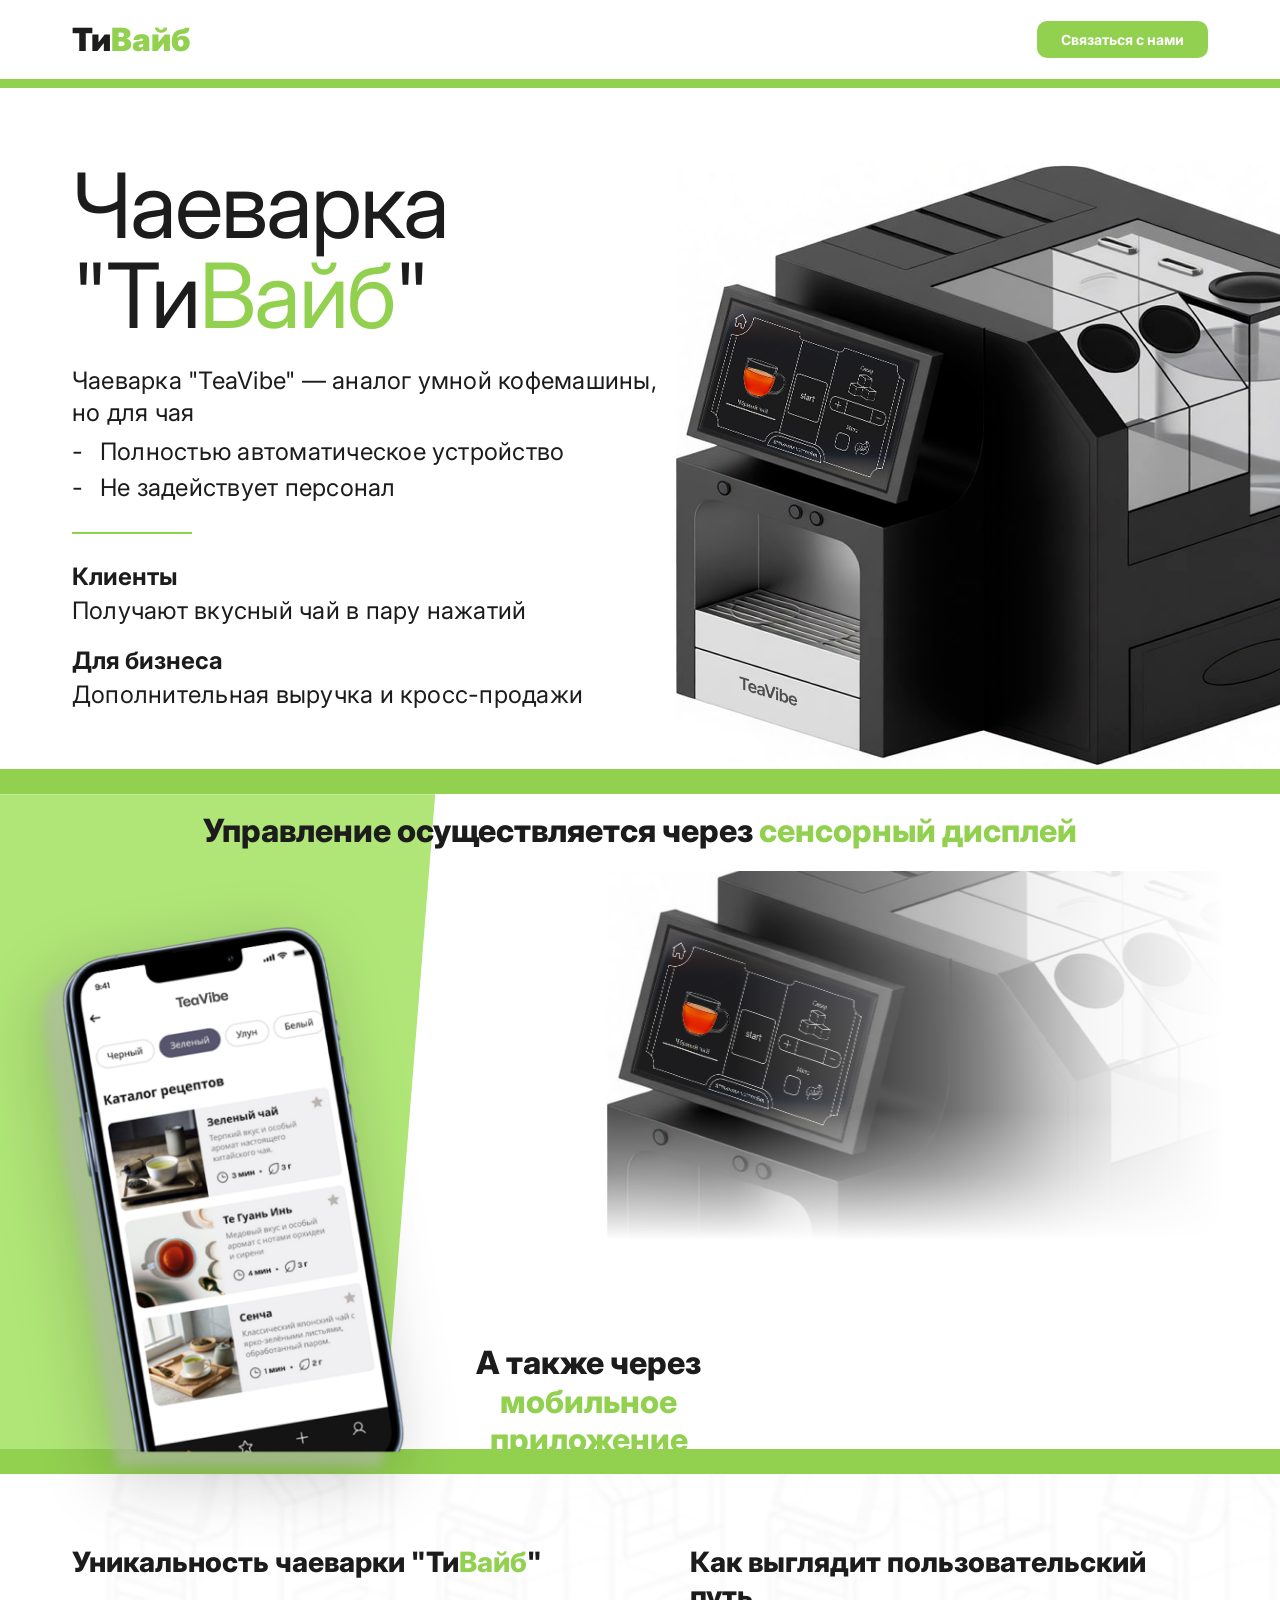
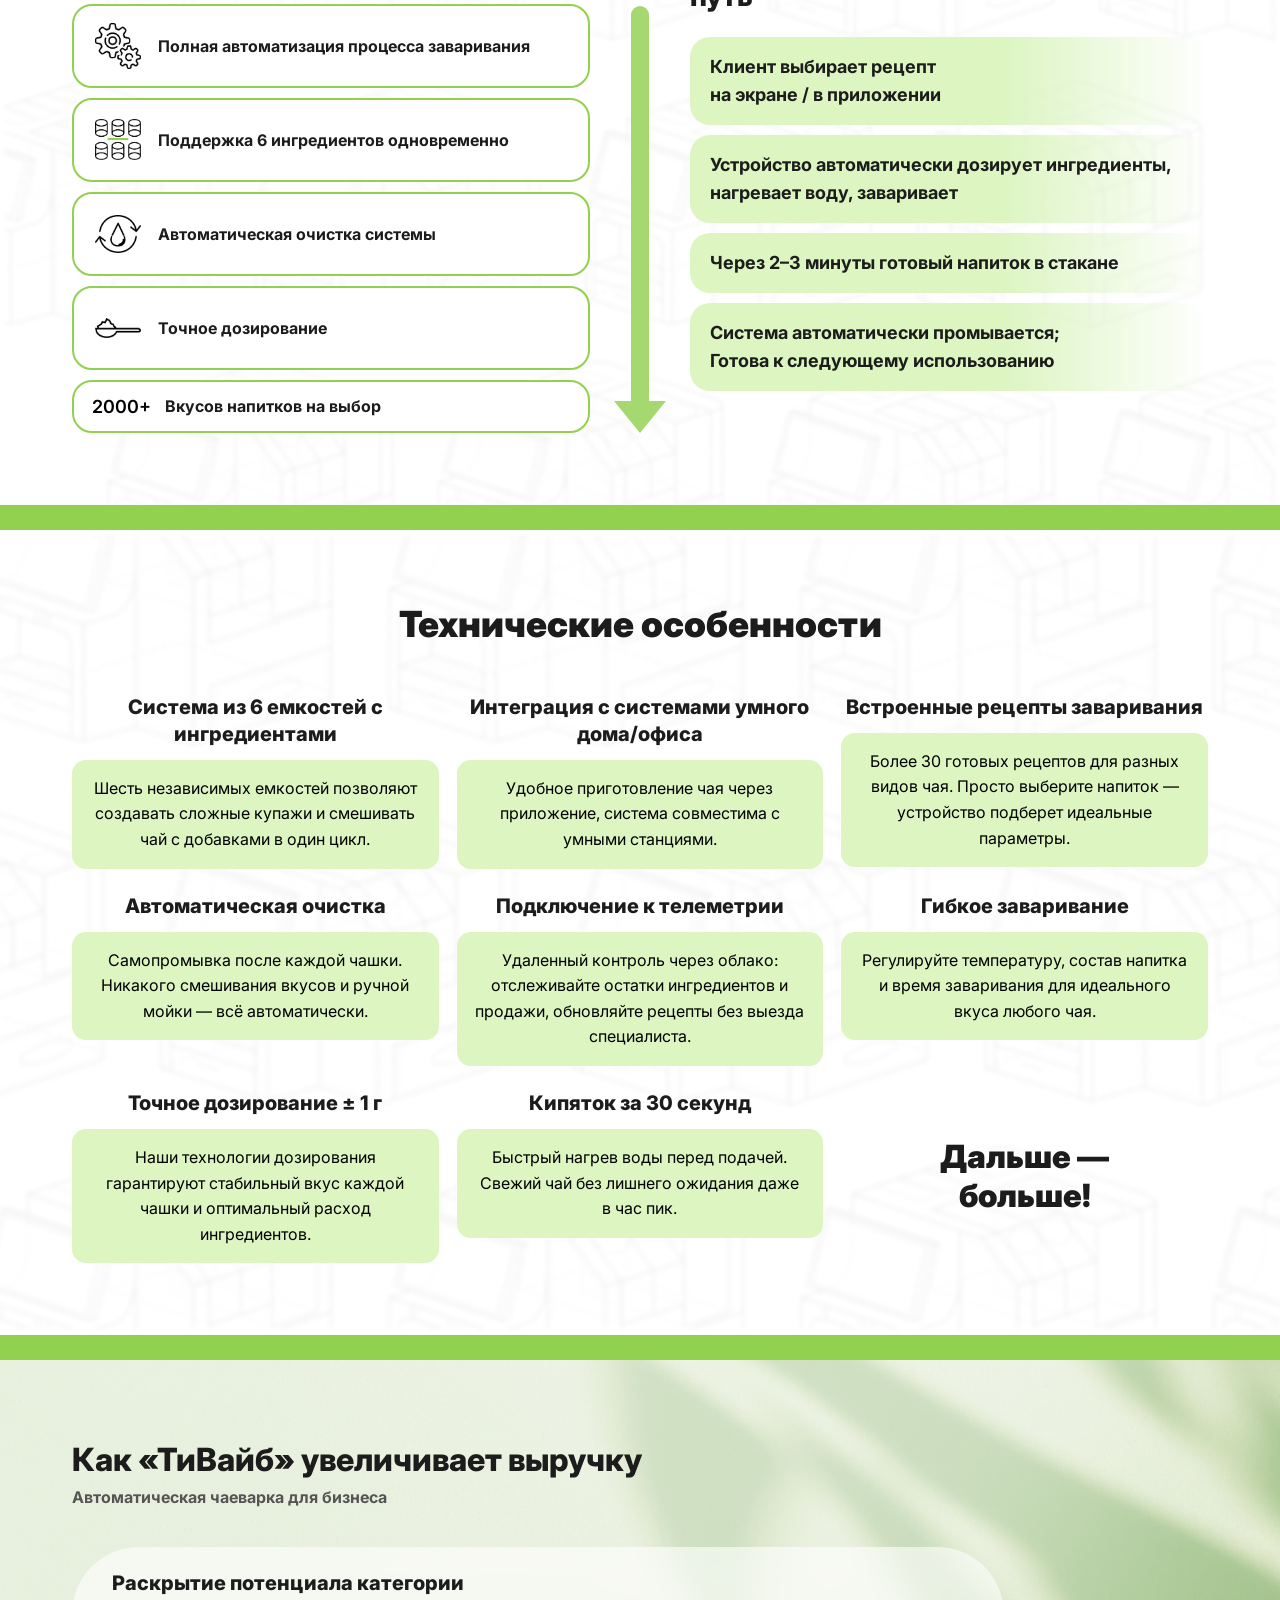
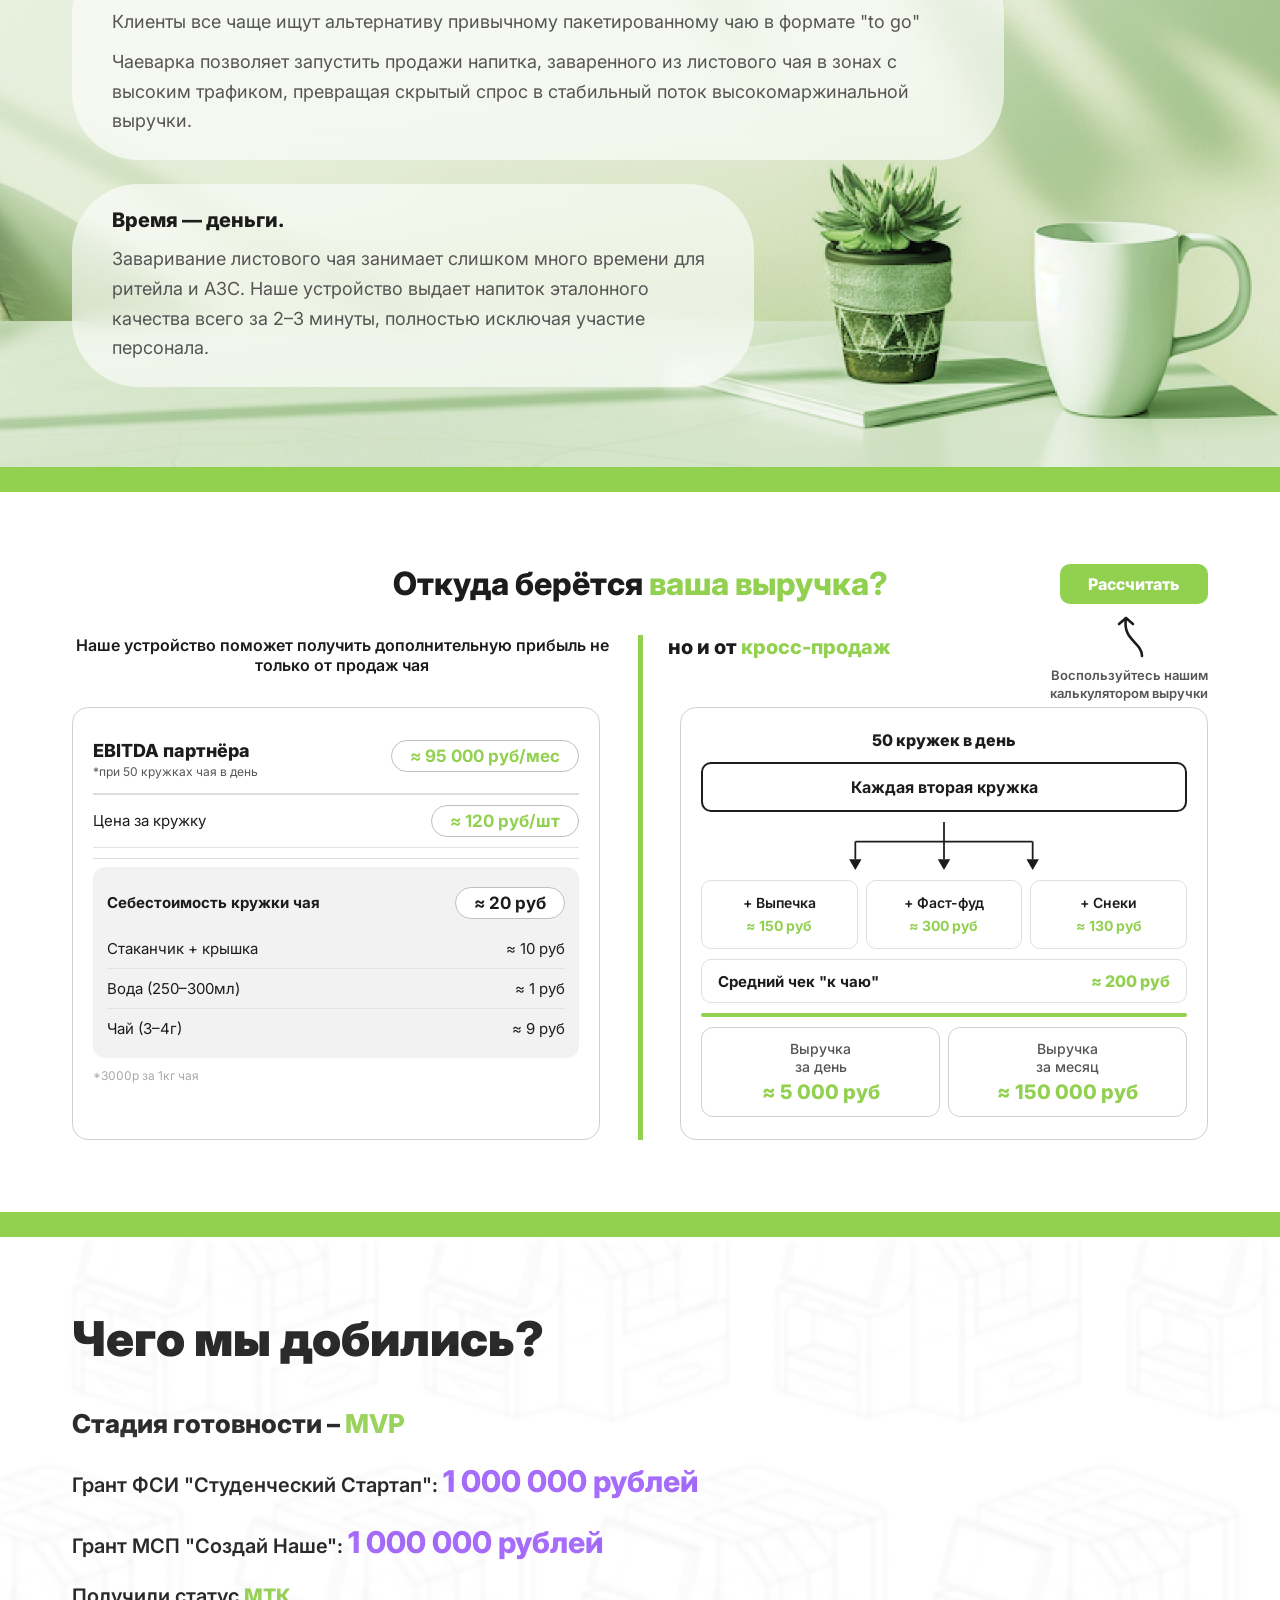
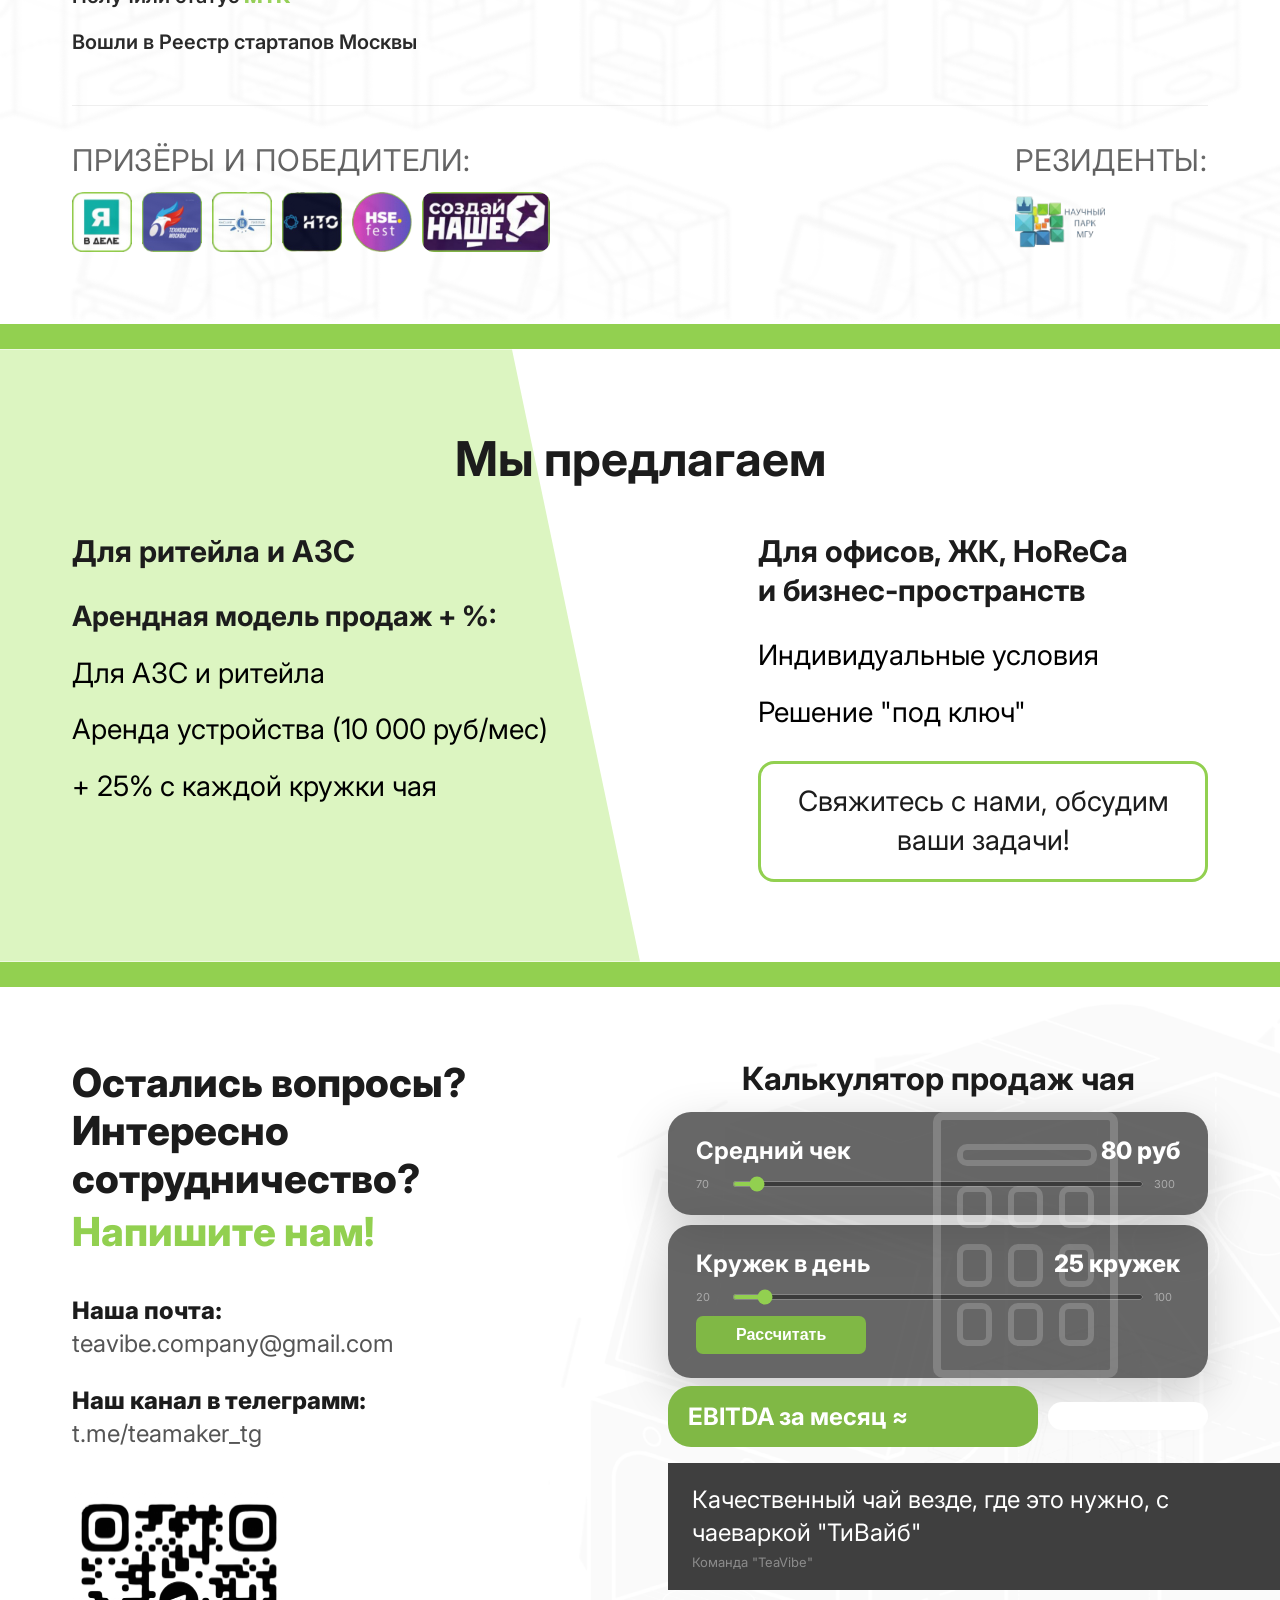
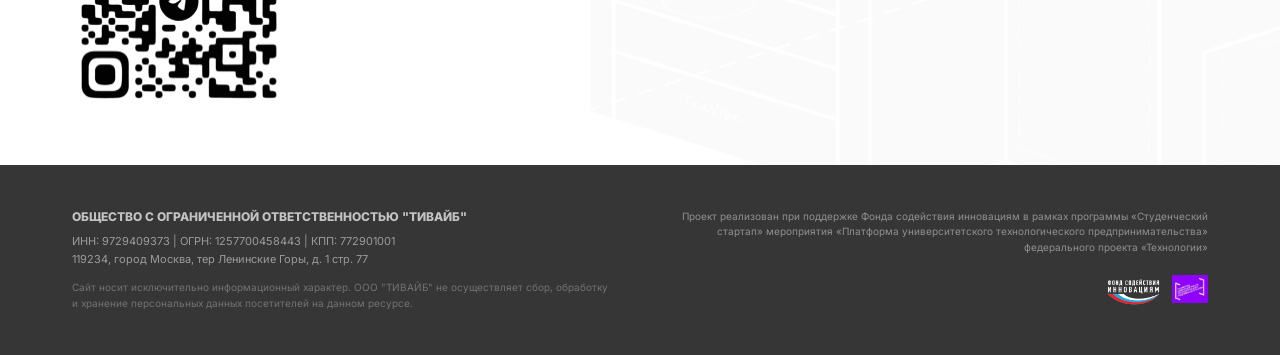
==== commit 324ec546: "change fav icon" ====
--- a/frontend/index.html
+++ b/frontend/index.html
@@ -4,6 +4,7 @@
     <meta charset="UTF-8">
     <meta name="viewport" content="width=device-width, initial-scale=1.0">
     <title>ТиВайб — Умная чаеварка для бизнеса</title>
+    <link rel="icon" type="image/x-icon" href="/favicon.ico">
     <link rel="icon" type="image/png" href="/img/logo.png">
 
 <link href="https://fonts.googleapis.com/css2?family=Inter:wght@400;500;600;700;800;900&display=swap" rel="stylesheet">
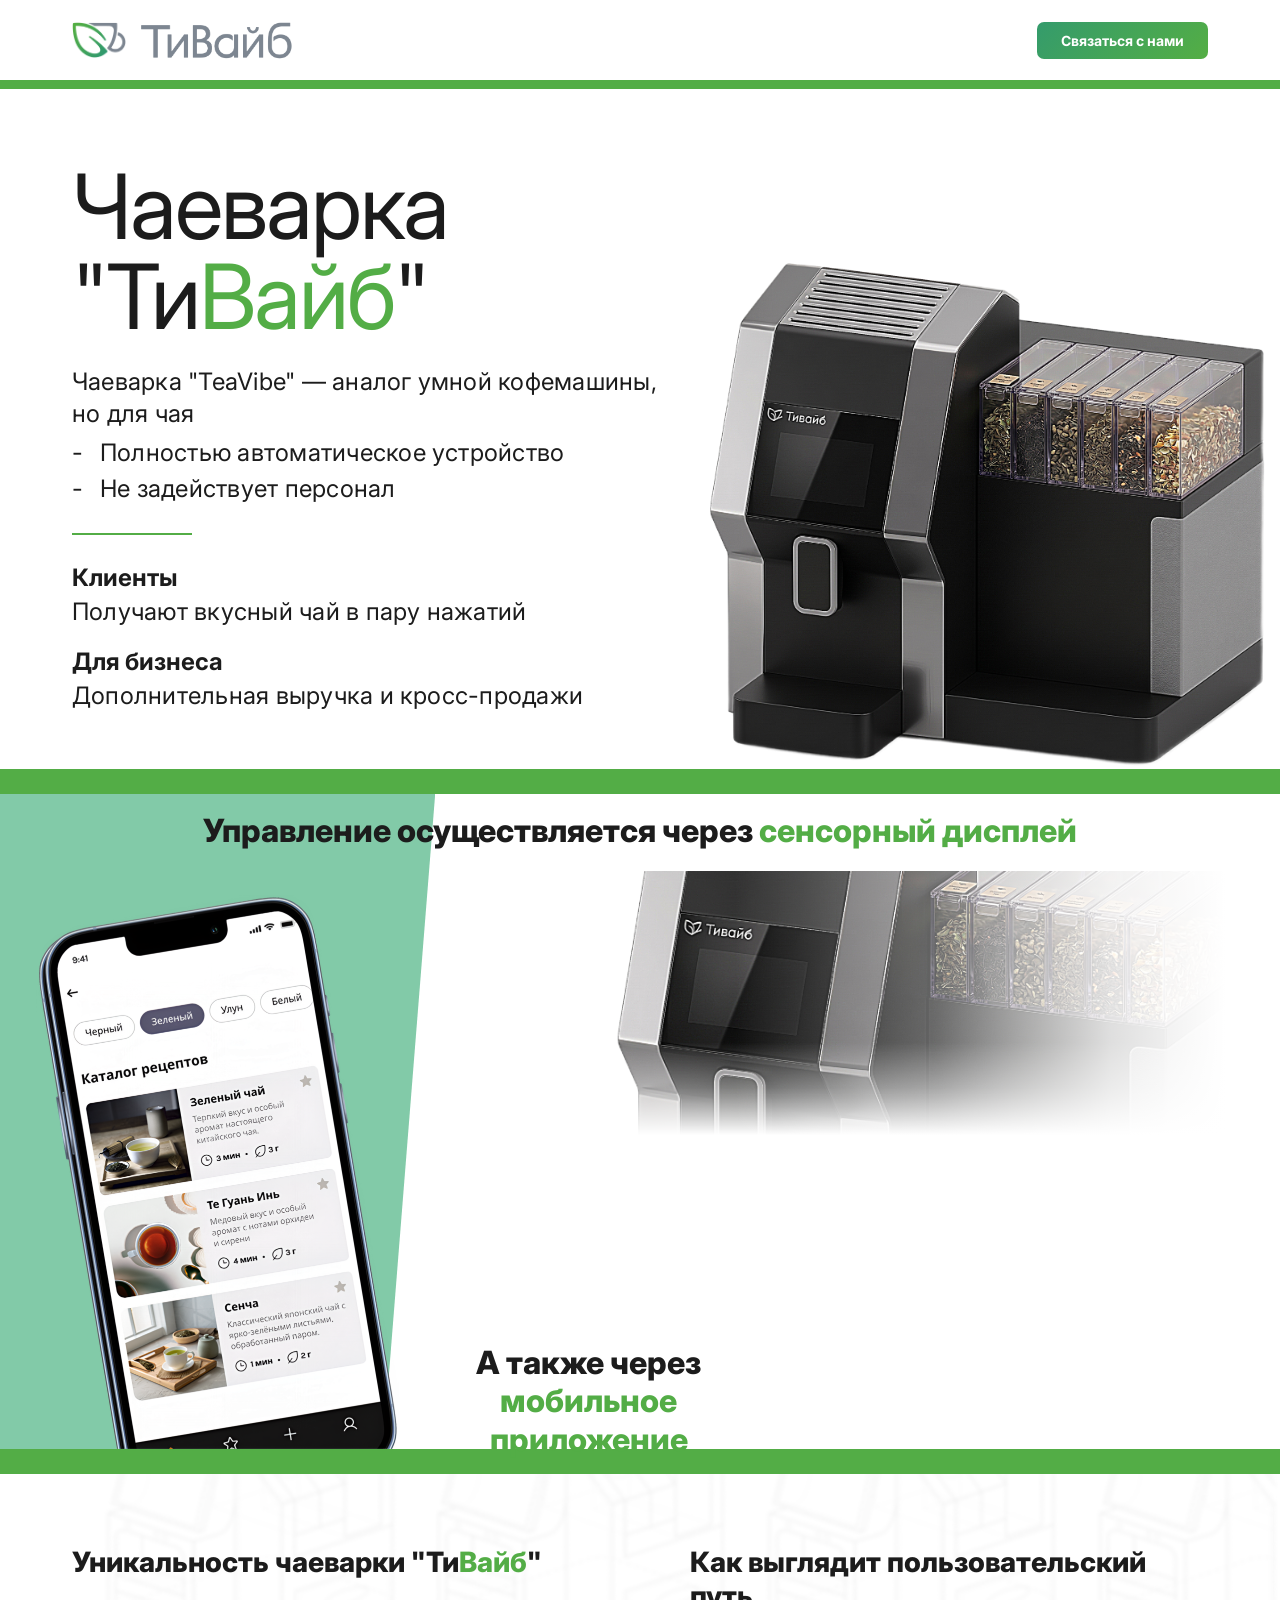
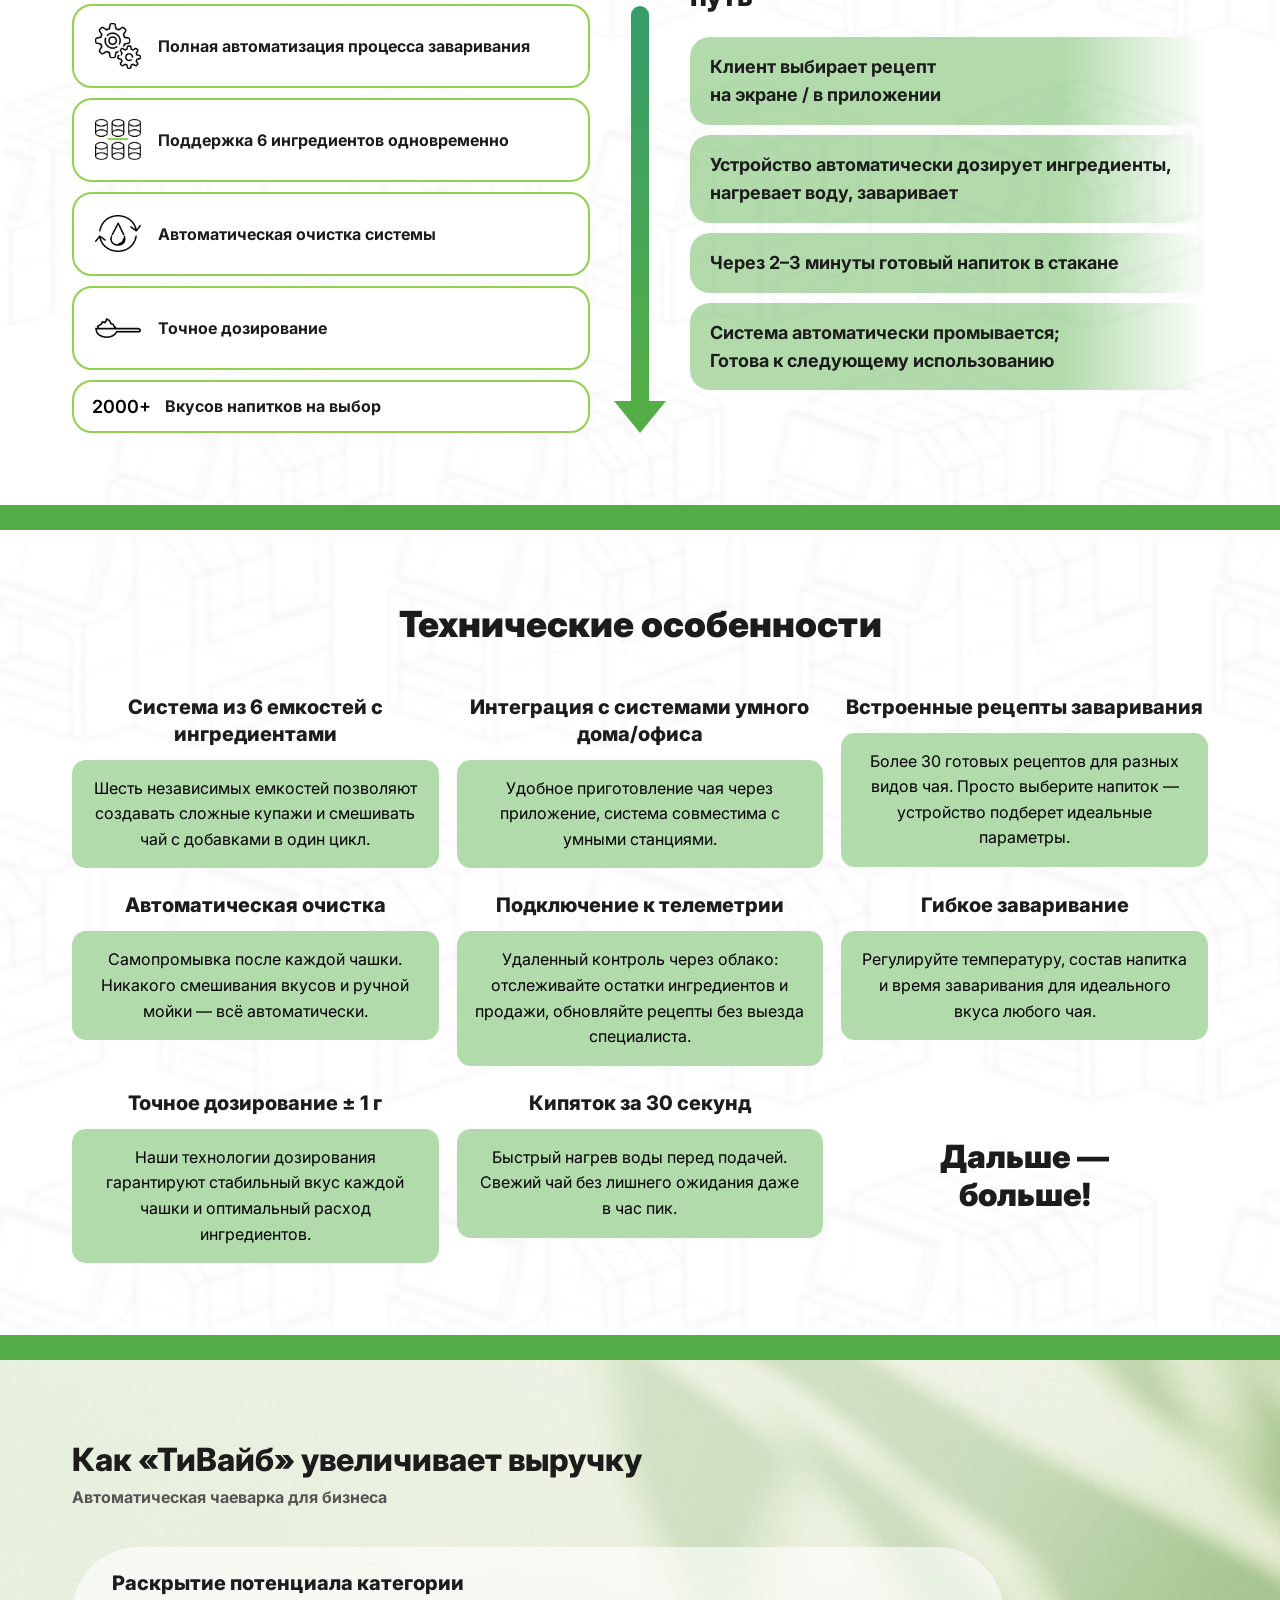
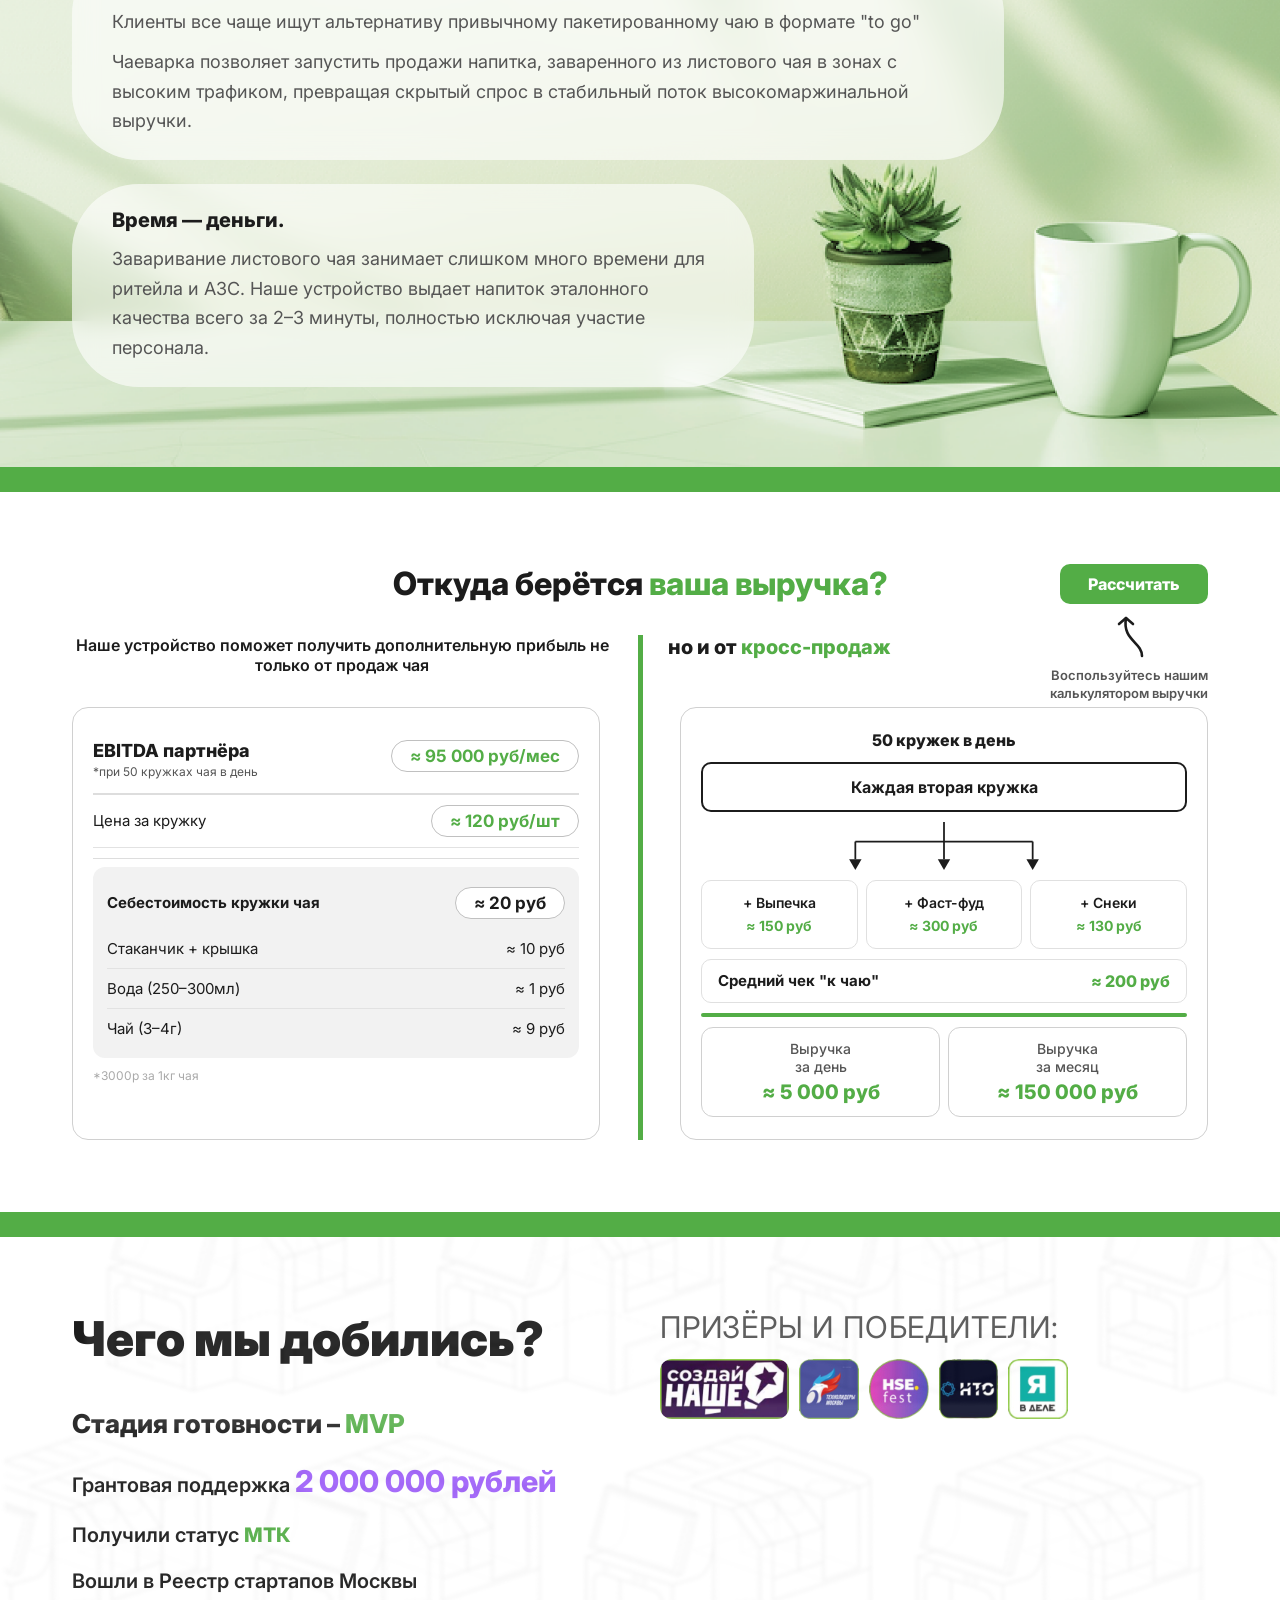
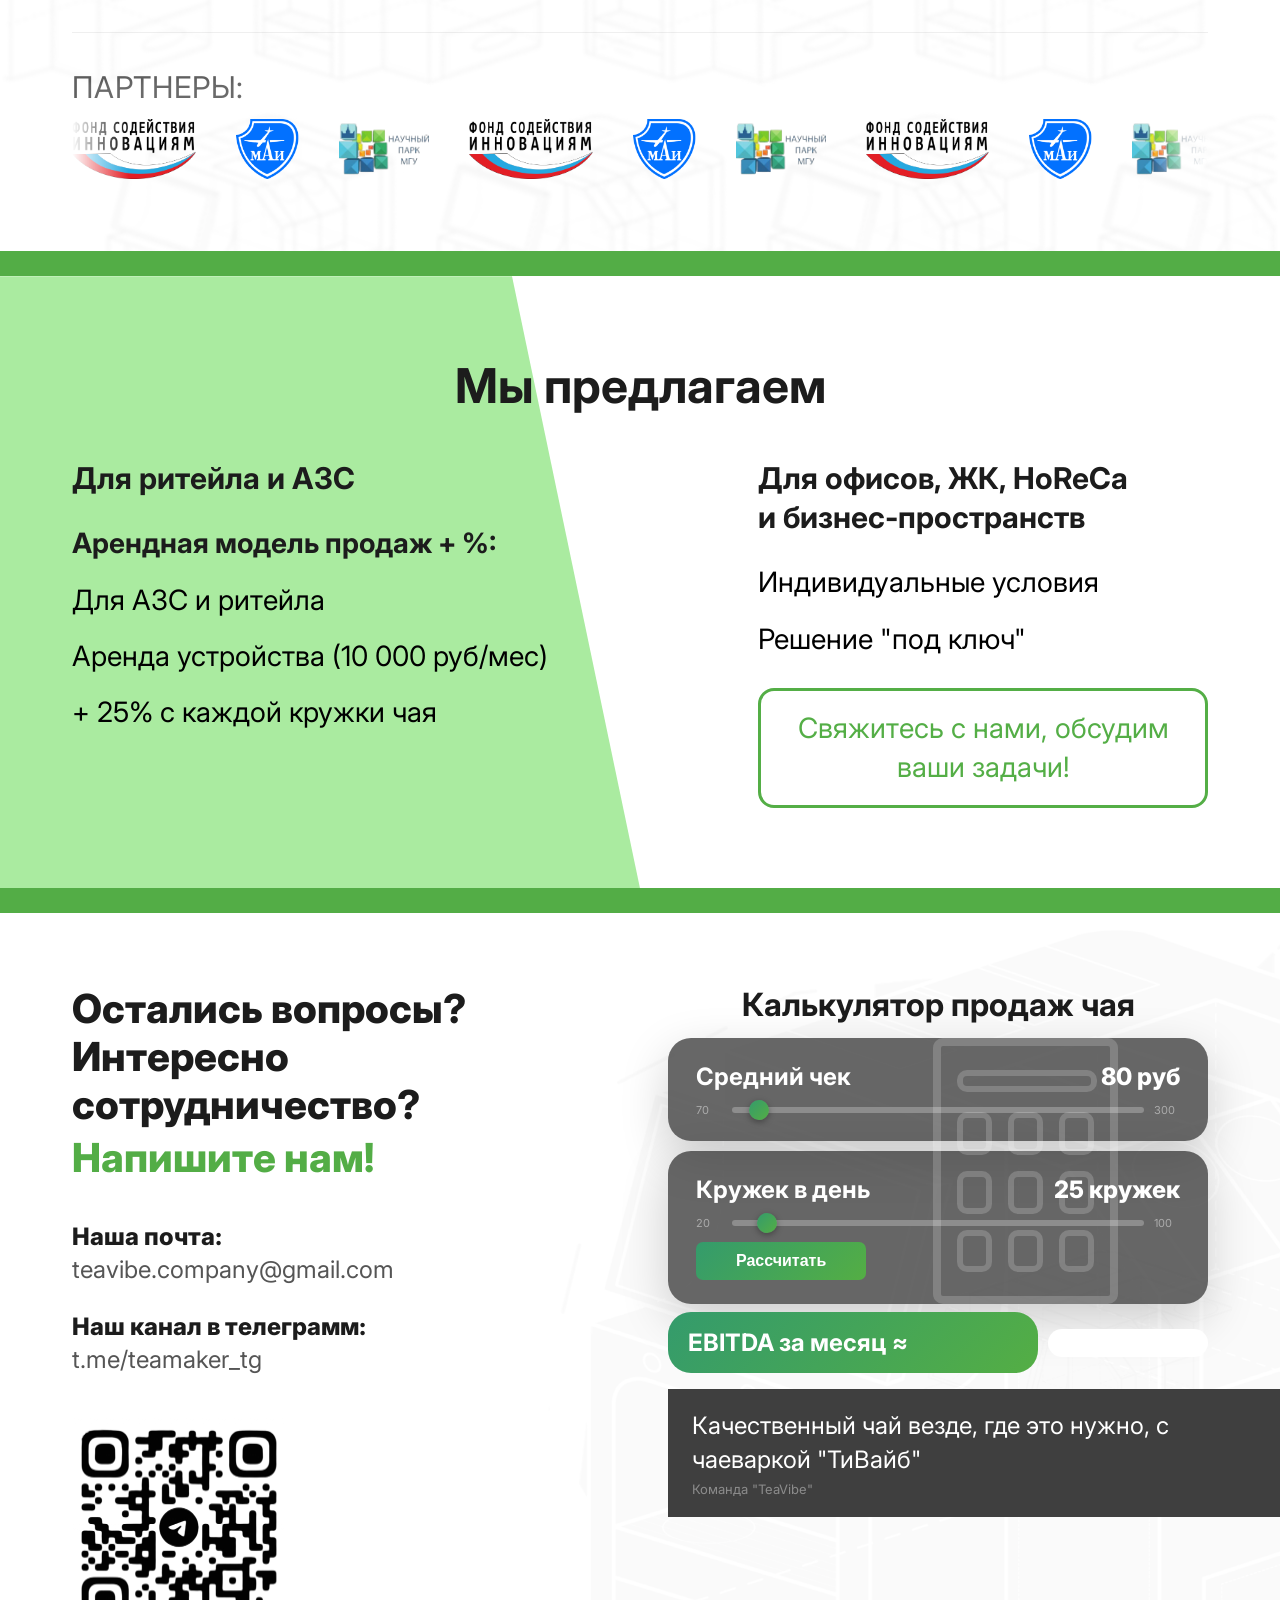
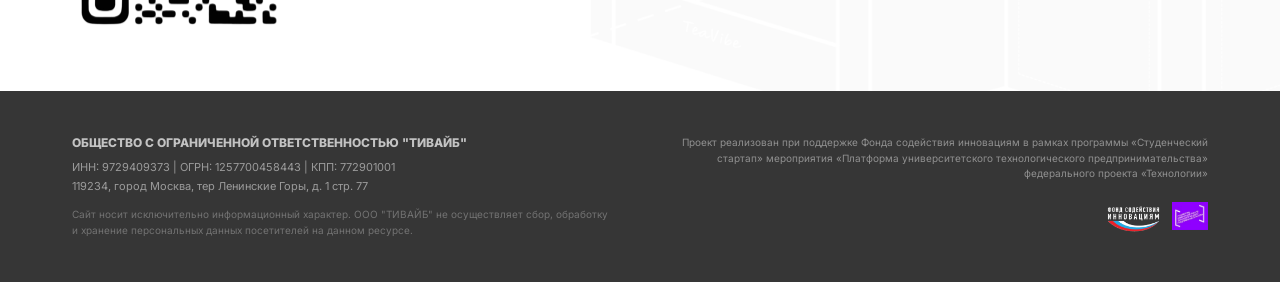
==== commit b6e04c44: "change frontend" ====
--- a/frontend/index.html
+++ b/frontend/index.html
@@ -8,14 +8,14 @@
     <link rel="icon" type="image/png" href="/img/logo.png">
 
 <link href="https://fonts.googleapis.com/css2?family=Inter:wght@400;500;600;700;800;900&display=swap" rel="stylesheet">
-    <link rel="stylesheet" href="style.css?v=3">
+    <link rel="stylesheet" href="style.css?v=8">
 </head>
 <body>
 
 <!-- HEADER -->
 <header>
     <div class="container header-flex">
-        <div class="logo">Ти<span>Вайб</span></div>
+        <div class="logo"><img src="img/logo_new.png" alt="" class="logo-icon"><img src="img/logo-text.png" alt="ТиВайб" class="logo-text"></div>
         <a href="#contacts" class="btn-contact">Связаться с нами</a>
     </div>
 </header>
@@ -24,7 +24,7 @@
 <section class="hero">
     <div class="hero-inner">
         <div class="hero-left">
-            <h1>Чаеварка<br>"Ти<span class="accent-green">Вайб</span>"</h1>
+            <h1>Чаеварка<br>"Ти<span class="accent-line">Вайб</span>"</h1>
             <p class="hero-desc">Чаеварка "TeaVibe" — аналог умной кофемашины, но для чая</p>
             <ul class="hero-list">
                 <li>Полностью автоматическое устройство</li>
@@ -264,32 +264,47 @@
 <section class="achievements-section">
     <img src="img/features-bg.png" class="achieve-bg-img" aria-hidden="true">
     <div class="container">
-        <h2 class="ach-title">Чего мы добились?</h2>
-        <ul class="achievements-list">
-            <li>
-                <span class="ach-green-label">Стадия готовности – <span class="accent-green">MVP</span></span>
-            </li>
-            <li>Грант ФСИ "Студенческий Стартап": <span class="ach-amount">1 000 000 рублей</span></li>
-            <li>Грант МСП "Создай Наше": <span class="ach-amount">1 000 000 рублей</span></li>
-            <li>Получили статус <span class="accent-green" style="font-weight:800">МТК</span></li>
-            <li>Вошли в Реестр стартапов Москвы</li>
-        </ul>
-        <div class="achievements-bottom">
+        <div class="ach-top-grid">
+            <div class="ach-intro">
+                <h2 class="ach-title">Чего мы добились?</h2>
+                <ul class="achievements-list">
+                    <li>
+                        <span class="ach-green-label">Стадия готовности – <span class="accent-green">MVP</span></span>
+                    </li>
+                    <li>Грантовая поддержка <span class="ach-amount">2 000 000 рублей</span></li>
+                    <li>Получили статус <span class="accent-green" style="font-weight:800">МТК</span></li>
+                    <li>Вошли в Реестр стартапов Москвы</li>
+                </ul>
+            </div>
             <div class="ach-bottom-group">
                 <p class="ach-group-title">Призёры и победители:</p>
                 <div class="ach-logos">
+                    <img src="img/achievement-extra.png" alt="" class="ach-logo ach-logo--rounded">
+                    <img src="img/prize-2.png" alt="" class="ach-logo">
+                    <img src="img/prize-5.png" alt="" class="ach-logo">
+                    <img src="img/prize-4.png" alt="" class="ach-logo">
                     <img src="img/prize-1.png" alt="" class="ach-logo">
-                    <img src="img/prize-2.png" alt="" class="ach-logo">
-                    <img src="img/prize-3.png" alt="" class="ach-logo">
-                    <img src="img/prize-4.png" alt="" class="ach-logo">
-                    <img src="img/prize-5.png" alt="" class="ach-logo">
-                    <img src="img/achievement-extra.png" alt="" class="ach-logo ach-logo--rounded">
-                </div>
-            </div>
-            <div class="ach-bottom-group">
-                <p class="ach-group-title">Резиденты:</p>
-                <div class="ach-logos">
-                    <img src="img/msu-sciencepark.png" alt="Научный парк МГУ" class="ach-logo ach-logo--bordered">
+                </div>
+            </div>
+        </div>
+        <div class="achievements-bottom">
+            <div class="ach-bottom-group ach-bottom-group--full">
+                <p class="ach-group-title">Партнеры:</p>
+                <div class="ach-logos ach-logos--marquee">
+                    <div class="ach-logos-track">
+                        <img src="img/partner-fsi.png" alt="Фонд содействия инновациям" class="ach-logo">
+                        <img src="img/partner-mai.png" alt="МАИ" class="ach-logo">
+                        <img src="img/msu-sciencepark.png" alt="Научный парк МГУ" class="ach-logo ach-logo--bordered">
+                        <img src="img/partner-fsi.png" alt="" aria-hidden="true" class="ach-logo">
+                        <img src="img/partner-mai.png" alt="" aria-hidden="true" class="ach-logo">
+                        <img src="img/msu-sciencepark.png" alt="" aria-hidden="true" class="ach-logo ach-logo--bordered">
+                        <img src="img/partner-fsi.png" alt="" aria-hidden="true" class="ach-logo">
+                        <img src="img/partner-mai.png" alt="" aria-hidden="true" class="ach-logo">
+                        <img src="img/msu-sciencepark.png" alt="" aria-hidden="true" class="ach-logo ach-logo--bordered">
+                        <img src="img/partner-fsi.png" alt="" aria-hidden="true" class="ach-logo">
+                        <img src="img/partner-mai.png" alt="" aria-hidden="true" class="ach-logo">
+                        <img src="img/msu-sciencepark.png" alt="" aria-hidden="true" class="ach-logo ach-logo--bordered">
+                    </div>
                 </div>
             </div>
         </div>
--- a/frontend/style.css
+++ b/frontend/style.css
@@ -5,6 +5,8 @@
 :root {
     --green:       #92d050;
     --green-dark:  #80b845;
+    --green-line:  #53AD46;
+    --green-panel: #82CAA8;
     --green-light: #dcf5c1;
     --green-deco:  #e1ffc0;
     --green-mid:   #b0e577;
@@ -22,8 +24,9 @@
 *, *::before, *::after { box-sizing: border-box; margin: 0; padding: 0; }
 body { font-family: 'Inter', sans-serif; color: var(--text); background: var(--white); }
 .container { max-width: 1200px; margin: 0 auto; padding: 0 32px; }
-.accent-green { color: var(--green); }
-.green-val { color: var(--green); font-weight: 700; }
+.accent-green { color: var(--green-line); }
+.accent-line { color: var(--green-line); }
+.green-val { color: var(--green-line); font-weight: 700; }
 
 /* =============================================
    HEADER
@@ -32,21 +35,23 @@
     background: var(--white);
     padding: 20px 0;
     position: sticky; top: 0; z-index: 200;
-    border-bottom: 9px solid var(--green);
+    border-bottom: 9px solid var(--green-line);
 }
 .header-flex { display: flex; align-items: center; gap: 24px; }
 
-.logo { font-size: 32px; font-weight: 900; color: var(--dark); margin-right: auto; flex-shrink: 0; }
-.logo span { color: var(--green); }
+.logo { display: flex; align-items: center; gap: 8px; margin-right: auto; flex-shrink: 0; }
+.logo-icon { height: 36px; width: auto; }
+.logo-text { height: 40px; width: auto; }
 
 .nav-links { display: flex; list-style: none; gap: 36px; }
 .nav-links a { color: var(--dark); text-decoration: none; font-size: 15px; font-weight: 700; transition: color .2s; }
 .nav-links a:hover { color: var(--green); }
 
 .btn-contact {
-    background: var(--green); color: var(--white); text-decoration: none;
+    background: linear-gradient(135deg, #349B6C 0%, #54AE44 100%);
+    color: var(--white); text-decoration: none;
     font-size: 14px; font-weight: 700; padding: 10px 24px;
-    border-radius: 10px; flex-shrink: 0; transition: filter .2s;
+    border-radius: 7px; flex-shrink: 0; transition: filter .2s;
 }
 .btn-contact:hover { filter: brightness(1.1); }
 
@@ -72,7 +77,7 @@
     line-height: 1.32; letter-spacing: 0.01em;
 }
 .hero-list li::before { content: '-'; position: absolute; left: 0; }
-.hero-divider { width: 120px; height: 2px; background: var(--green); margin: 28px 0; }
+.hero-divider { width: 120px; height: 2px; background: var(--green-line); margin: 28px 0; }
 .hero-cards { display: flex; flex-direction: column; gap: 20px; }
 .hero-card-title { font-size: 24px; font-weight: 700; color: var(--dark); margin-bottom: 4px; }
 .hero-card-text { font-size: 24px; color: var(--text); line-height: 1.32; letter-spacing: 0.01em; font-weight: 400; }
@@ -102,14 +107,14 @@
     height: 680px;
     overflow: visible;
     background: var(--white);
-    border-top: 25px solid var(--green);
+    border-top: 25px solid var(--green-line);
 }
 
 .control-green-bg {
     position: absolute;
     left: 0; top: 0; bottom: 0;
     width: 34%;
-    background: var(--green-mid);
+    background: var(--green-panel);
     clip-path: polygon(0 0, 100% 0, 88% 100%, 0 100%);
     z-index: 0;
 }
@@ -121,7 +126,7 @@
     font-size: 32px; font-weight: 800;
     line-height: 1.2; color: var(--dark);
     text-align: center;
-    z-index: 1;
+    z-index: 2;
     white-space: nowrap;
 }
 
@@ -129,7 +134,7 @@
 
 .control-phone-col {
     position: absolute;
-    left: 0; bottom: -30px;
+    left: 0; bottom: 0;
     width: 34%;
     display: flex;
     align-items: flex-end;
@@ -143,7 +148,6 @@
     max-width: 100%;
     object-fit: contain;
     object-position: bottom center;
-    filter: drop-shadow(-8px 16px 32px rgba(0,0,0,.2));
 }
 
 .control-display-col {
@@ -196,7 +200,7 @@
 .features-path-section {
     background: #ffffff;
     padding: 72px 0;
-    border-top: 25px solid var(--green);
+    border-top: 25px solid var(--green-line);
     position: relative;
     overflow: hidden;
 }
@@ -264,7 +268,7 @@
 .path-arrow-line {
     flex: 1;
     width: 18px;
-    background: #a6d870;
+    background: linear-gradient(to bottom, #359C6B, #54AE46);
     border-radius: 9px 9px 0 0;
     min-height: 60px;
     display: block;
@@ -275,12 +279,12 @@
     height: 0;
     border-left: 26px solid transparent;
     border-right: 26px solid transparent;
-    border-top: 32px solid #a6d870;
+    border-top: 32px solid #54AE46;
 }
 
 .path-steps { display: flex; flex-direction: column; gap: 10px; }
 .path-step {
-    background: linear-gradient(to right, var(--green-light) 60%, rgba(239,251,226,0));
+    background: linear-gradient(to right, rgba(84,174,70,0.45) 72%, rgba(239,251,226,0) 100%);
     border-radius: 20px; padding: 16px 20px;
     font-size: 18px; font-weight: 700; line-height: 1.55; color: var(--dark);
 }
@@ -292,7 +296,7 @@
     position: relative;
     padding: 72px 0;
     overflow: hidden;
-    border-top: 25px solid var(--green);
+    border-top: 25px solid var(--green-line);
 }
 .tech-bg-img {
     position: absolute;
@@ -329,7 +333,7 @@
     text-align: center;
 }
 .tech-card-desc {
-    background: #dcf5c1;
+    background: #B2DBAC;
     border-radius: 14px;
     padding: 16px 18px;
     font-size: 16px; color: #000; line-height: 1.6; margin: 0;
@@ -349,7 +353,7 @@
 .revenue-section {
     background: url('img/tea-photo.png') no-repeat right center / cover;
     padding: 80px 0;
-    border-top: 25px solid var(--green);
+    border-top: 25px solid var(--green-line);
 }
 .revenue-section h2 { font-size: 32px; font-weight: 800; margin-bottom: 8px; }
 .section-sub { font-size: 16px; font-weight: 700; color: var(--text-muted); margin-bottom: 40px; }
@@ -381,7 +385,7 @@
 /* =============================================
    PROFIT
 ============================================= */
-.profit-section { background: var(--white); padding: 72px 0; border-top: 25px solid var(--green); }
+.profit-section { background: var(--white); padding: 72px 0; border-top: 25px solid var(--green-line); }
 .profit-header {
     position: relative;
     margin-bottom: 32px;
@@ -389,7 +393,7 @@
 .profit-section h2 { font-size: 32px; font-weight: 800; margin-bottom: 0; text-align: center; }
 .profit-calc-cta { position: absolute; top: 0; right: 0; display: flex; flex-direction: column; align-items: flex-end; gap: 8px; }
 .profit-calc-btn {
-    background: var(--green); color: var(--white); text-decoration: none;
+    background: var(--green-line); color: var(--white); text-decoration: none;
     font-size: 16px; font-weight: 800; padding: 10px 28px;
     border-radius: 10px; white-space: nowrap; transition: filter .2s;
 }
@@ -406,7 +410,7 @@
     top: 0;
     bottom: 0;
     width: 5px;
-    background: var(--green);
+    background: var(--green-line);
     pointer-events: none;
     z-index: 0;
 }
@@ -490,7 +494,7 @@
 }
 .cross-result-label { font-size: 14px; color: var(--text-muted); font-weight: 500; margin-bottom: 4px; line-height: 1.3; }
 .cross-result-col .green-val { font-size: 20px; font-weight: 800; }
-.cross-hline { width: 100%; height: 4px; background: var(--green); border-radius: 2px; }
+.cross-hline { width: 100%; height: 4px; background: var(--green-line); border-radius: 2px; }
 
 /* =============================================
    ACHIEVEMENTS
@@ -510,29 +514,37 @@
 .achievements-section {
     background: var(--white);
     padding: 72px 0;
-    border-top: 25px solid var(--green);
+    border-top: 25px solid var(--green-line);
     position: relative;
     overflow: hidden;
 }
 
 .ach-title { font-size: 48px; font-weight: 900; margin-bottom: 36px; }
 
-.achievements-list { list-style: none; display: flex; flex-direction: column; gap: 16px; margin-bottom: 48px; }
+.achievements-list { list-style: none; display: flex; flex-direction: column; gap: 16px; }
 .achievements-list li { font-size: 20px; font-weight: 600; line-height: 1.5; }
 .ach-green-label { font-size: 26px; font-weight: 800; }
 .ach-amount { font-size: 30px; font-weight: 800; color: var(--purple); }
 
-/* Bottom prizes row */
+/* Top row: intro (left) + prize winners (right) */
+.ach-top-grid {
+    display: grid;
+    grid-template-columns: 1fr 1fr;
+    gap: 40px;
+    align-items: start;
+    margin-bottom: 36px;
+}
+
+/* Partners row, below both */
 .achievements-bottom {
     display: flex;
-    justify-content: space-between;
-    align-items: flex-start;
-    gap: 40px;
-    flex-wrap: wrap;
+    flex-direction: column;
+    gap: 28px;
     border-top: 1px solid #eee;
     padding-top: 36px;
 }
-.ach-bottom-group { display: flex; flex-direction: column; gap: 14px; }
+.ach-bottom-group { display: flex; flex-direction: column; gap: 14px; align-items: flex-start; }
+.ach-bottom-group--full { width: 100%; }
 .ach-group-title {
     font-size: 30px; font-weight: 400; text-transform: uppercase;
     letter-spacing: .8px; color: var(--text-muted);
@@ -542,6 +554,28 @@
     height: 60px;       /* Высота у всех одинаковая — 60px */
     width: auto;        /* Ширина подстроится автоматически под пропорции картинки! */
     object-fit: contain; /* Картинка аккуратно впишется без искажений */
+    flex-shrink: 0;
+}
+
+/* Running line of partner logos */
+.ach-logos--marquee {
+    width: 100%;
+    flex-wrap: nowrap;
+    overflow: hidden;
+    -webkit-mask-image: linear-gradient(to right, transparent, black 5%, black 95%, transparent);
+    mask-image: linear-gradient(to right, transparent, black 5%, black 95%, transparent);
+}
+.ach-logos-track {
+    display: flex;
+    align-items: center;
+    width: max-content;
+    animation: ach-marquee 32s linear infinite;
+}
+.ach-logos-track .ach-logo { margin-right: 40px; }
+.ach-logos-track:hover { animation-play-state: paused; }
+@keyframes ach-marquee {
+    from { transform: translateX(0); }
+    to { transform: translateX(-50%); }
 }
 
 /* Убираем рамки и отступы, которые ломали МГУ */
@@ -562,14 +596,14 @@
     padding: 80px 0;
     background: var(--white);
     position: relative;
-    border-top: 25px solid var(--green);
+    border-top: 25px solid var(--green-line);
     overflow: hidden;
 }
 .offers-section::before {
     content: '';
     position: absolute;
     inset: 0;
-    background: var(--green-light);
+    background: #AAEBA0;
     clip-path: polygon(0 0, 40% 0, 50% 100%, 0 100%);
     z-index: 0;
 }
@@ -583,10 +617,10 @@
 .offers-model-label { font-weight: bold; color: var(--dark) !important; }
 .offers-cta-box {
     margin-top: 24px;
-    border: 3px solid var(--green); border-radius: 16px; padding: 18px 24px;
+    border: 3px solid #54AE46; border-radius: 16px; padding: 18px 24px;
     background: var(--white);
 }
-.offers-cta-box p { font-size: 28px; font-weight: regular; text-align: center; line-height: 1.4; }
+.offers-cta-box p { font-size: 28px; font-weight: regular; text-align: center; line-height: 1.4; color: #54AE46; }
 
 /* =============================================
    CONTACTS
@@ -595,7 +629,7 @@
     position: relative;
     padding: 72px 0 56px;
     overflow: hidden;
-    border-top: 25px solid var(--green);
+    border-top: 25px solid var(--green-line);
 }
 /* subtle background */
 .contacts-bg {
@@ -692,8 +726,26 @@
 .calc-slider-wrap { display: flex; align-items: center; gap: 10px; }
 .calc-bound { font-size: 11px; color: rgba(255,255,255,.45); min-width: 26px; }
 .calc-slider {
+    -webkit-appearance: none;
+    appearance: none;
     flex: 1; height: 6px; cursor: pointer;
-    accent-color: var(--green); border-radius: 4px;
+    background: rgba(255,255,255,.25); border-radius: 4px;
+}
+.calc-slider::-webkit-slider-thumb {
+    -webkit-appearance: none;
+    width: 20px; height: 20px; border-radius: 50%;
+    background: linear-gradient(135deg, #349B6C 0%, #54AE44 100%);
+    cursor: pointer;
+    box-shadow: 0 2px 6px rgba(0,0,0,.35);
+}
+.calc-slider::-moz-range-track {
+    background: rgba(255,255,255,.25); height: 6px; border-radius: 4px;
+}
+.calc-slider::-moz-range-thumb {
+    width: 20px; height: 20px; border-radius: 50%; border: none;
+    background: linear-gradient(135deg, #349B6C 0%, #54AE44 100%);
+    cursor: pointer;
+    box-shadow: 0 2px 6px rgba(0,0,0,.35);
 }
 .calc-result-bar {
     display: flex; align-items: center; gap: 10px;
@@ -701,7 +753,7 @@
 }
 .calc-result-label {
     font-size: 24px; font-weight: 700; color: var(--white);
-    background: var(--green-dark); border-radius: 23px;
+    background: linear-gradient(135deg, #349B6C 0%, #54AE44 100%); border-radius: 23px;
     padding: 16px 20px; flex: 1;
     display: flex; align-items: center;
 }
@@ -712,7 +764,7 @@
     display: flex; align-items: center; justify-content: center;
 }
 .calc-btn {
-    background: var(--green-dark); color: var(--white); border: none;
+    background: linear-gradient(135deg, #349B6C 0%, #54AE44 100%); color: var(--white); border: none;
     border-radius: 7px; padding: 10px 40px; font-size: 16px; font-weight: 800;
     cursor: pointer; width: auto; align-self: flex-start; transition: filter .2s;
 }
@@ -793,7 +845,7 @@
     .profit-intro-right { padding: 0; }
 
     /* Offers */
-    .offers-section { background: var(--green-light); }
+    .offers-section { background: #AAEBA0; }
     .offers-section::before { display: none; }
     .offers-col:last-child { padding-left: 0; }
     .offers-grid { grid-template-columns: 1fr; gap: 32px; }
@@ -884,7 +936,7 @@
     .ach-green-label { font-size: 20px; }
     .ach-amount { font-size: 22px; }
     .ach-group-title { font-size: 18px; }
-    .achievements-bottom { flex-direction: column; gap: 28px; }
+    .ach-top-grid { grid-template-columns: 1fr; gap: 28px; }
     .ach-logo { height: 44px; }
     .ach-logo--bordered { height: 52px; }
 
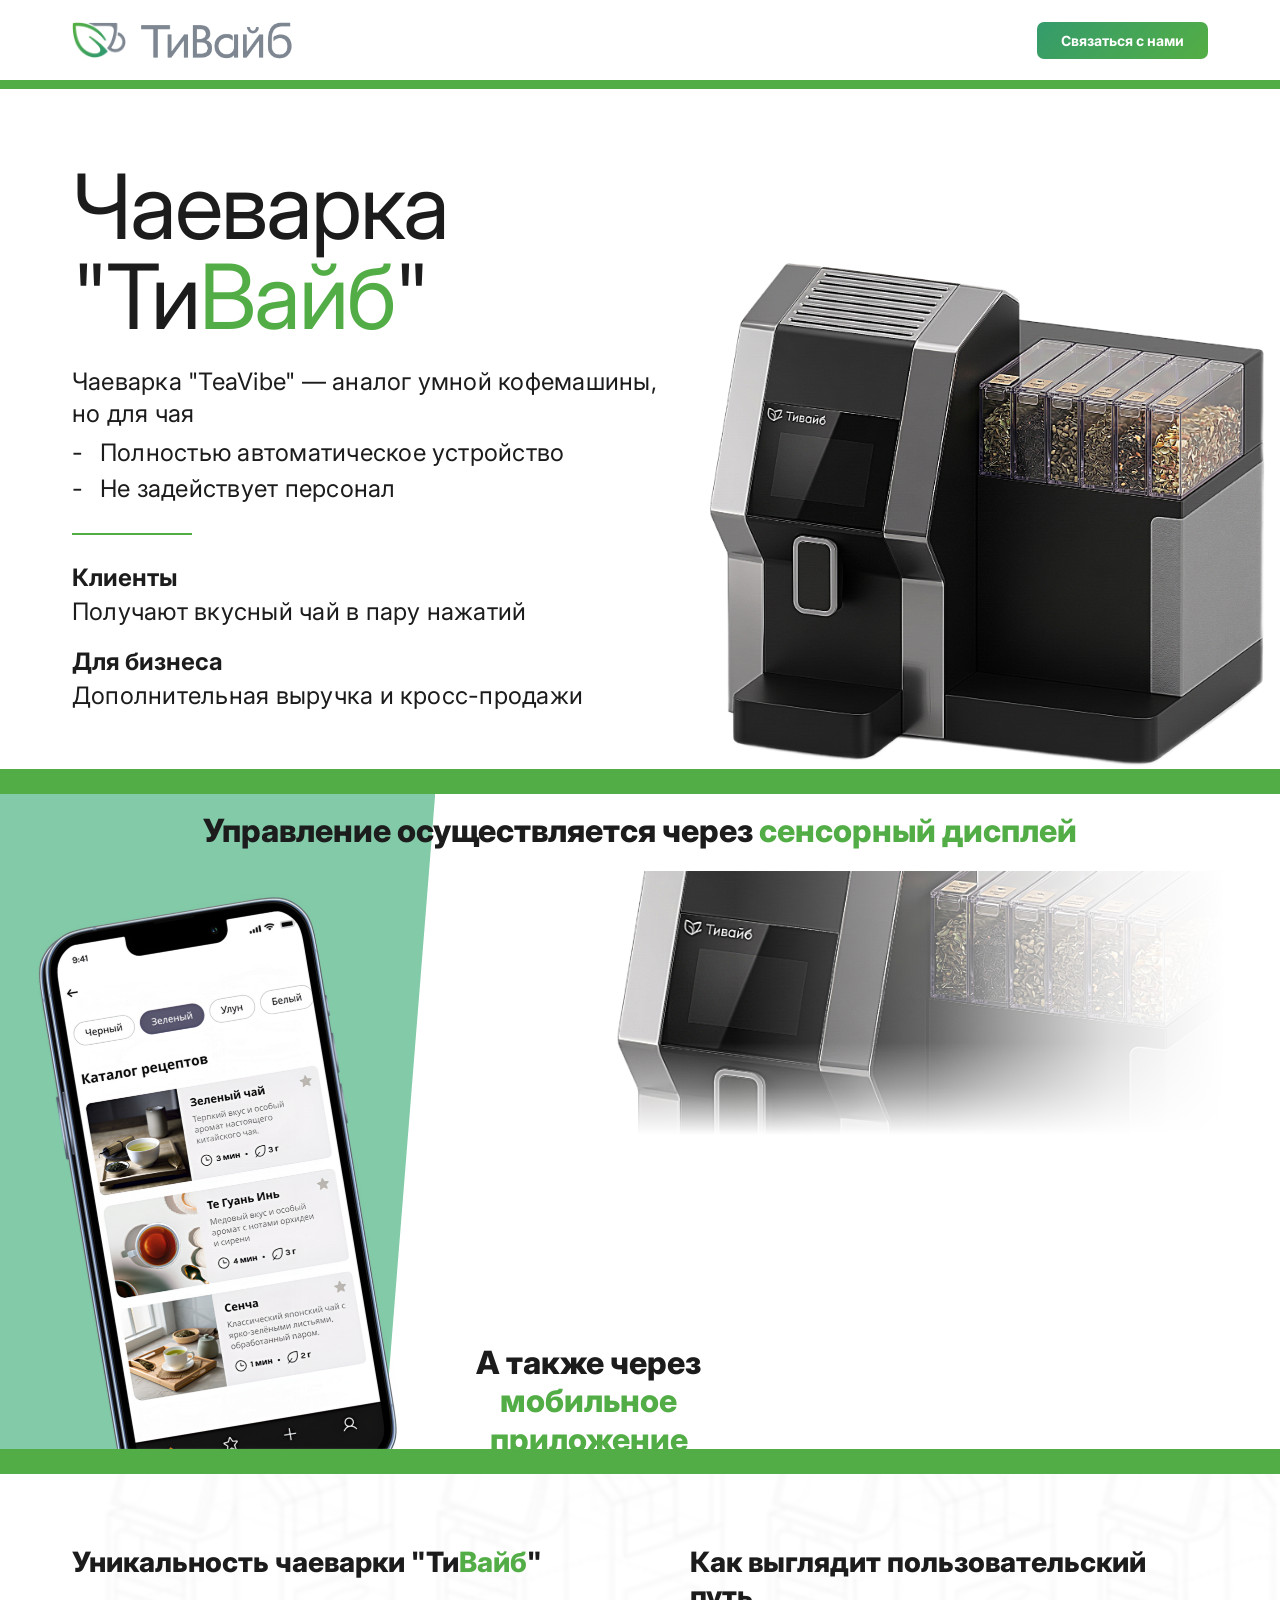
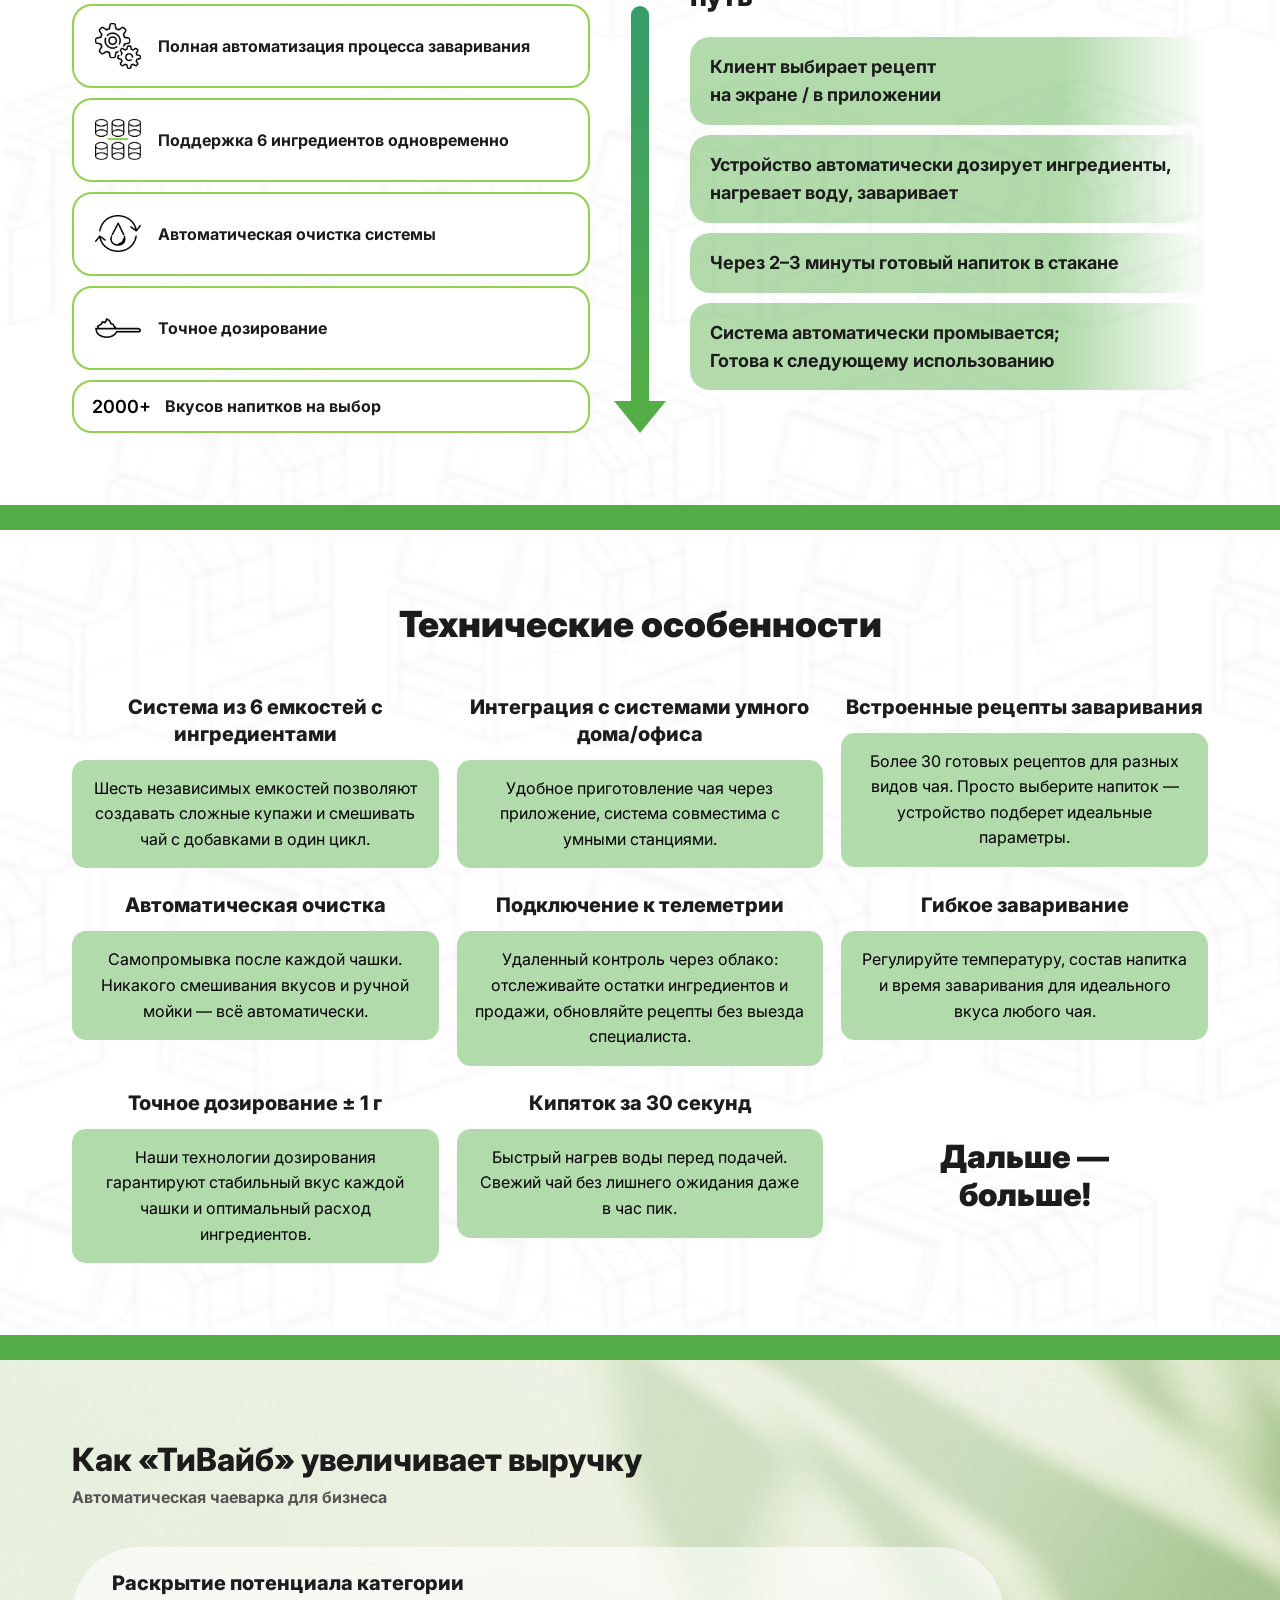
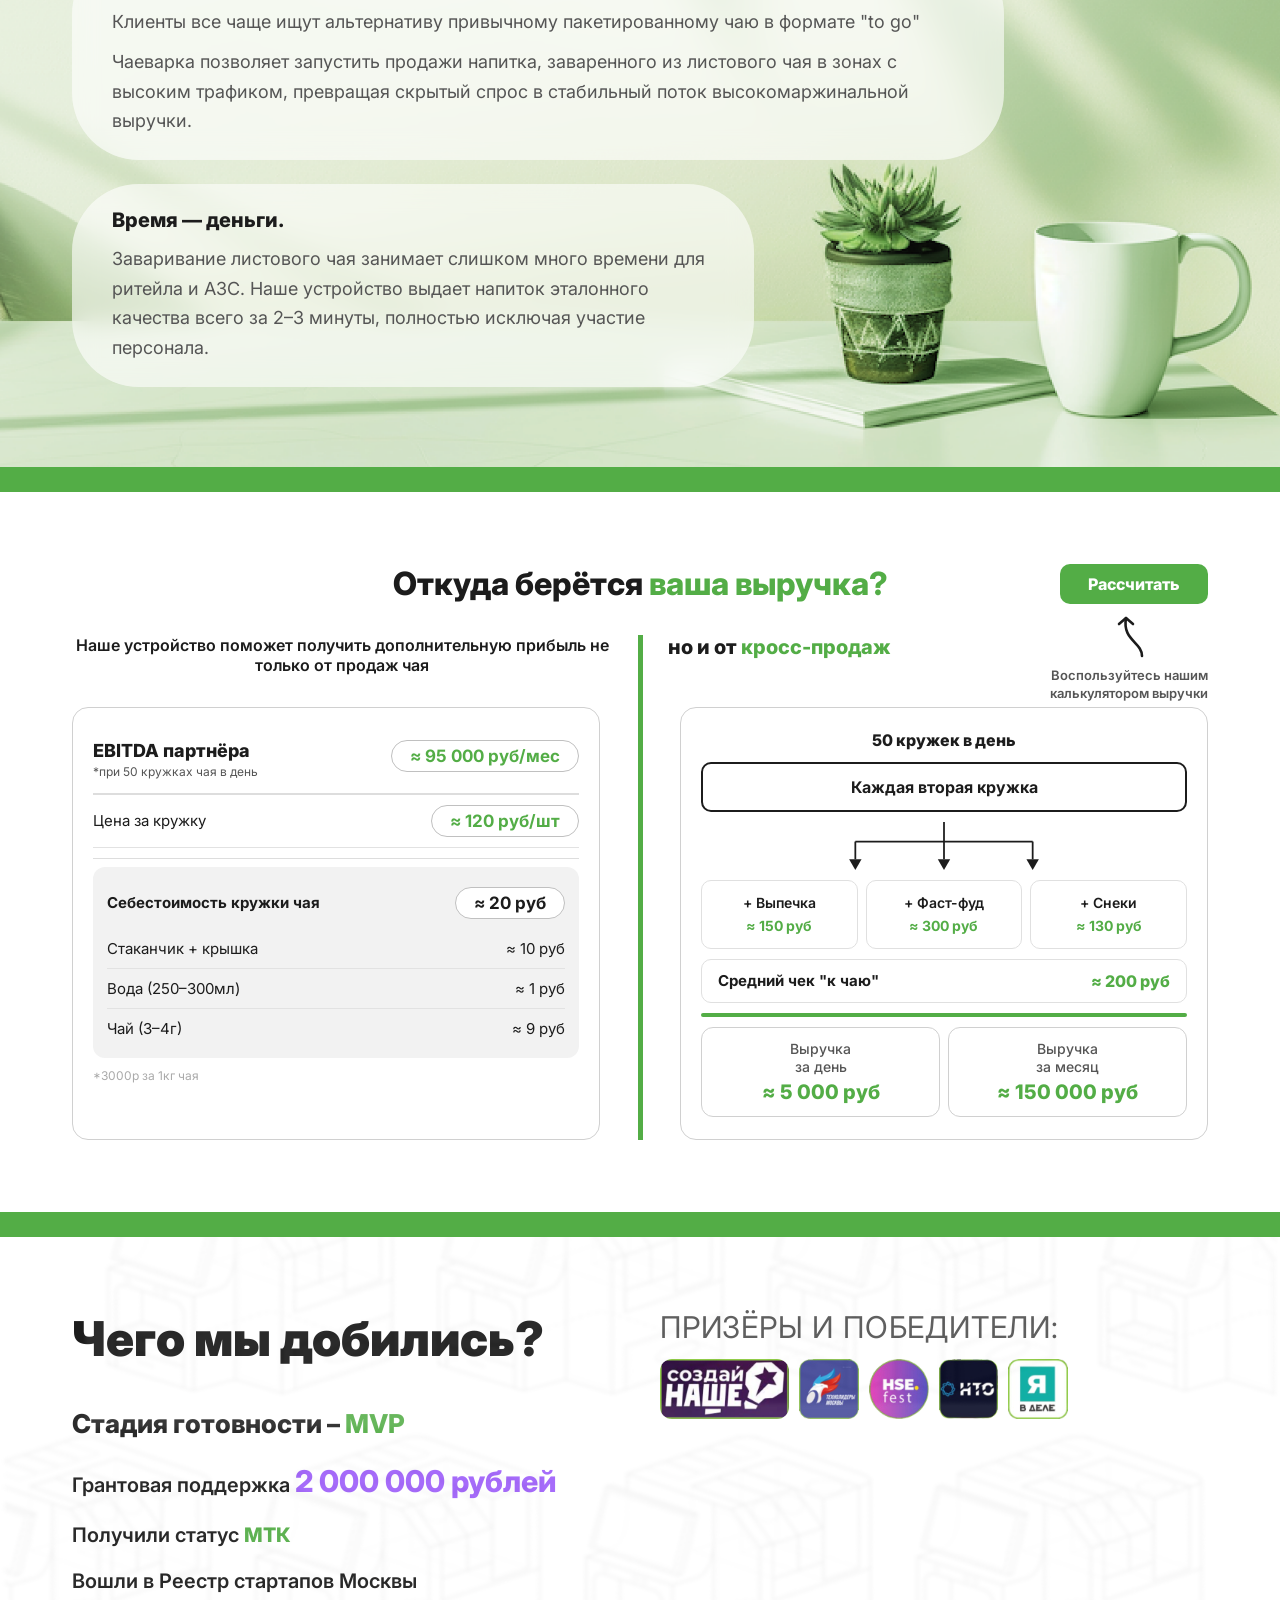
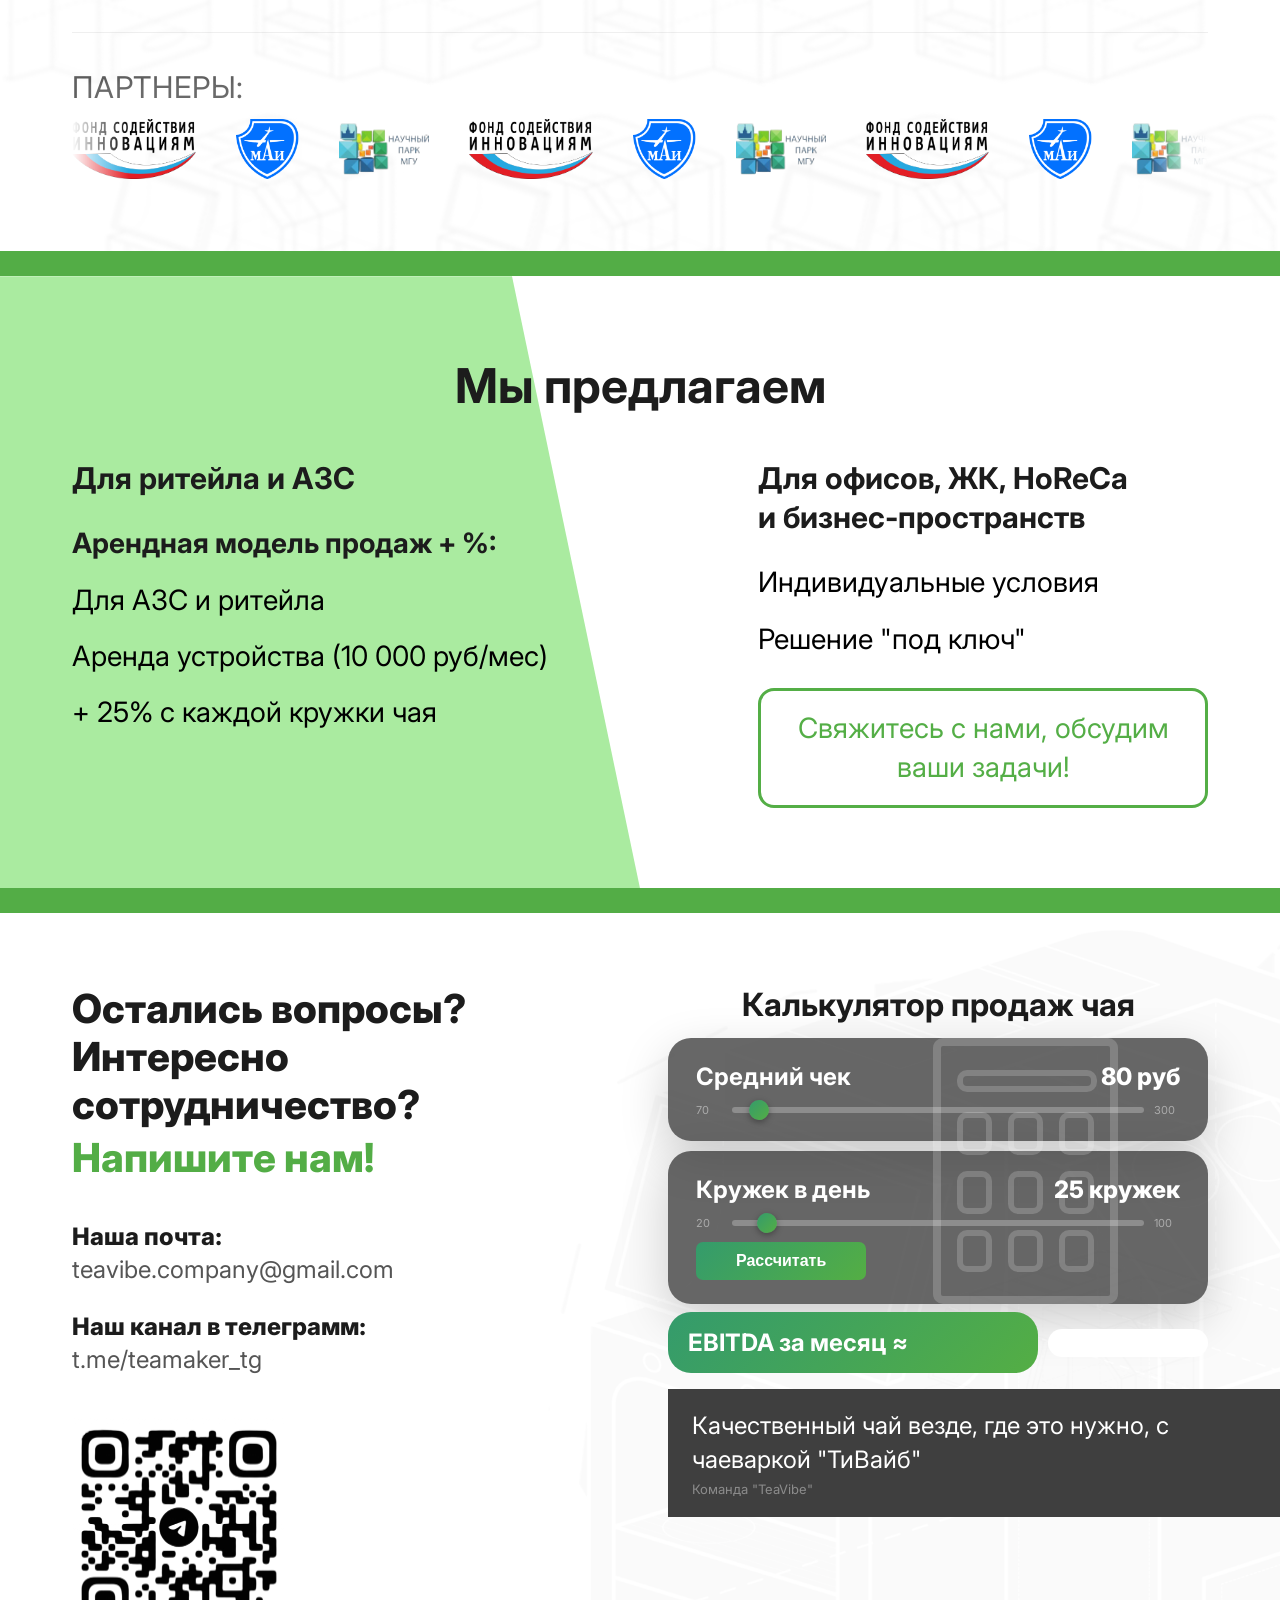
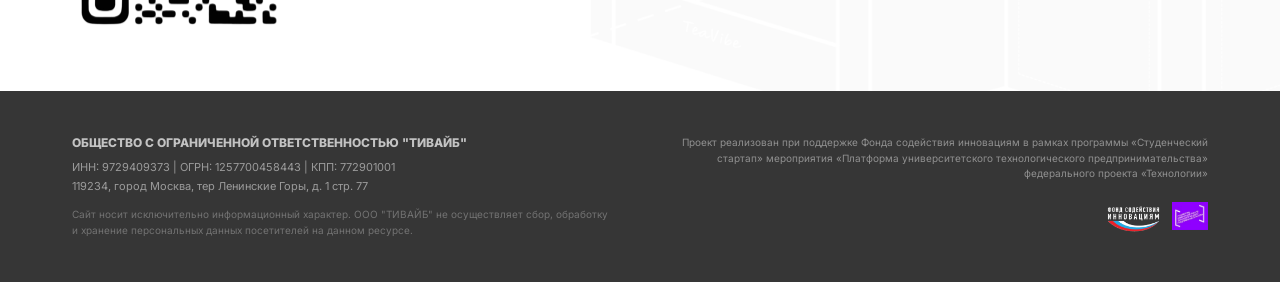
==== commit fc8913b4: "fix" ====
--- a/frontend/index.html
+++ b/frontend/index.html
@@ -8,7 +8,7 @@
     <link rel="icon" type="image/png" href="/img/logo.png">
 
 <link href="https://fonts.googleapis.com/css2?family=Inter:wght@400;500;600;700;800;900&display=swap" rel="stylesheet">
-    <link rel="stylesheet" href="style.css?v=8">
+    <link rel="stylesheet" href="style.css?v=9">
 </head>
 <body>
 
--- a/frontend/style.css
+++ b/frontend/style.css
@@ -134,15 +134,16 @@
 
 .control-phone-col {
     position: absolute;
-    left: 0; bottom: 0;
+    left: 0; top: 0; bottom: 0;
     width: 34%;
-    display: flex;
-    align-items: flex-end;
-    justify-content: center;
     z-index: 0;
 }
 .control-phone-img {
     display: block;
+    position: absolute;
+    left: 50%;
+    bottom: 0;
+    transform: translateX(-50%);
     width: auto;
     height: 554px;
     max-width: 100%;
@@ -816,7 +817,7 @@
     .control-section { height: auto; overflow: hidden; }
     .control-title { font-size: 22px; white-space: normal; top: 16px; left: 5%; right: 5%; }
     .control-media { position: relative; inset: auto; height: 400px; }
-    .control-phone-col { width: 36%; bottom: -16px; }
+    .control-phone-col { width: 36%; top: auto; bottom: -16px; }
     .control-phone-img { height: 340px; }
     .control-display-col { left: 38%; top: 48px; }
     .control-display-gradient { left: 38%; top: 48px; }
